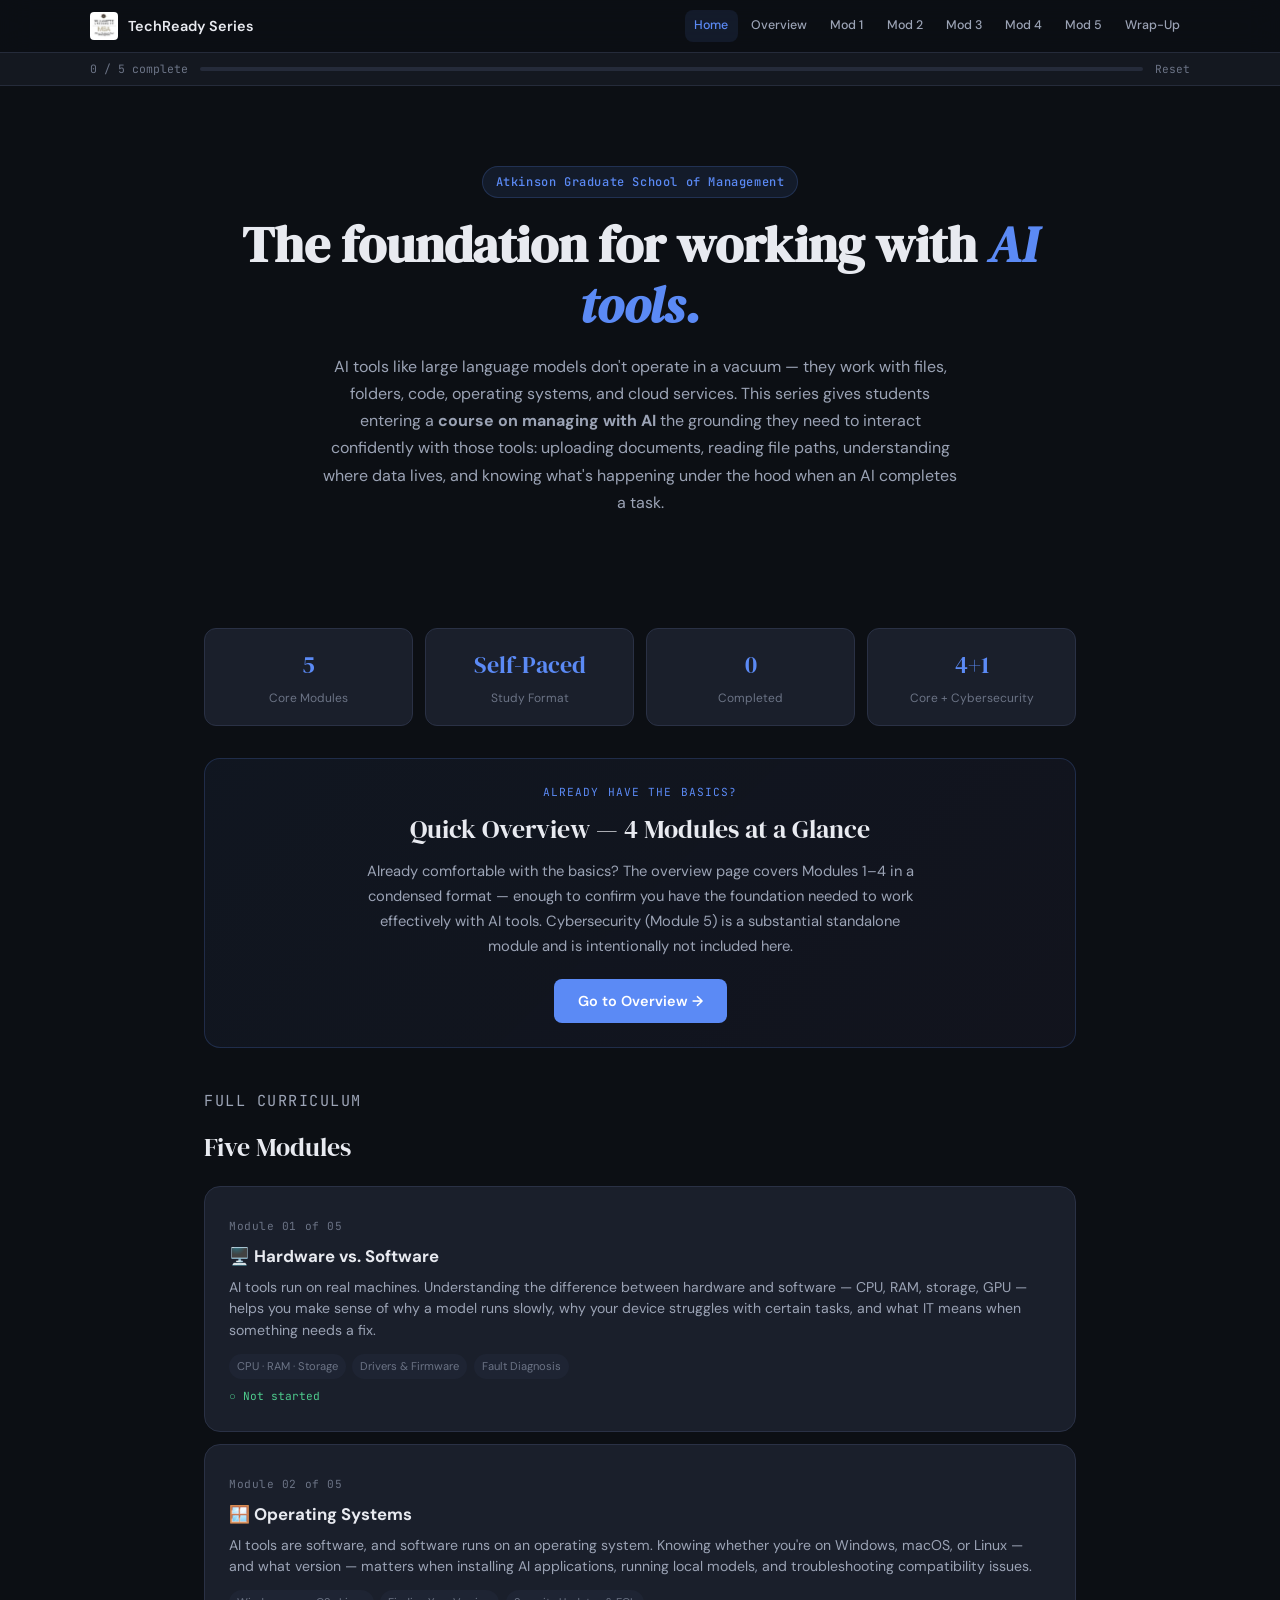
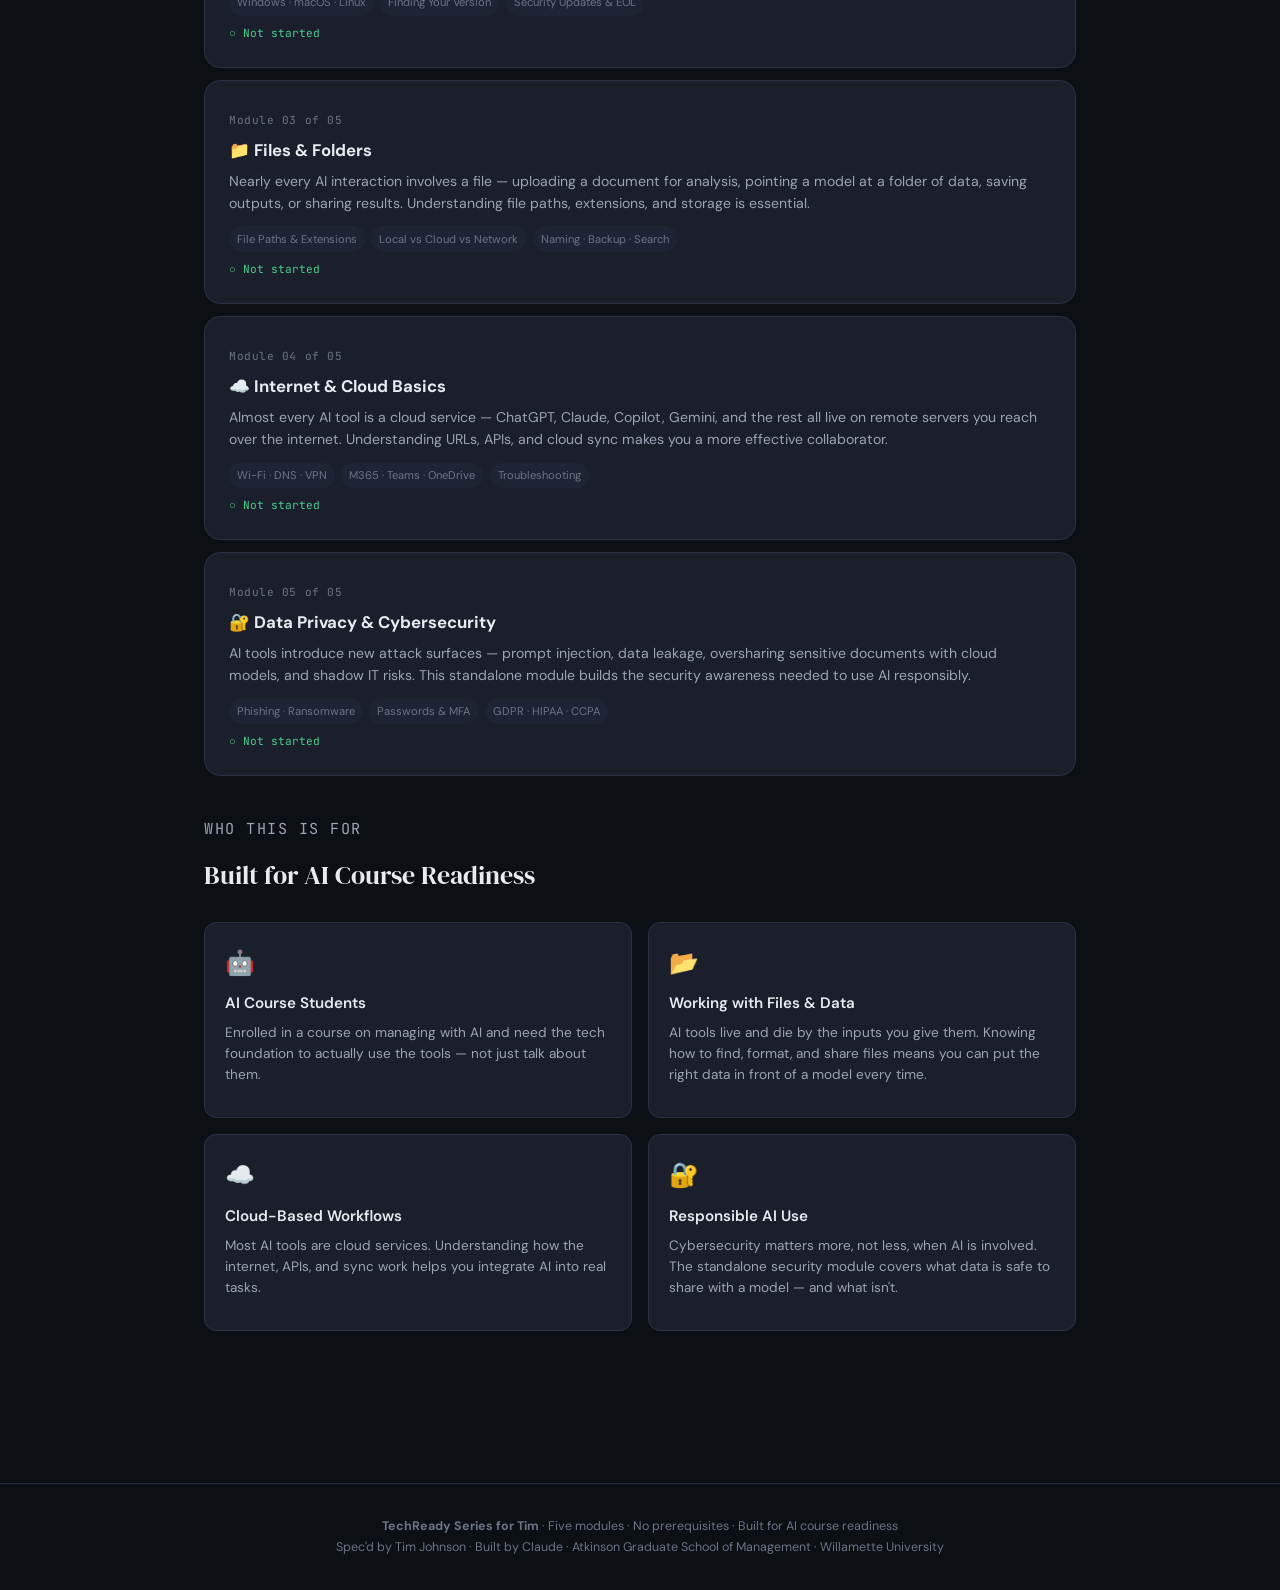
==== index.html @ 2318dc91 "Claude think this best" ====
<!DOCTYPE html>
<html lang="en">
<head>
  <meta charset="UTF-8">
  <meta name="viewport" content="width=device-width, initial-scale=1.0">
  <title>TechReady Series for Tim — Workplace Technology Basics</title>
  <meta name="description" content="The foundation for working with AI tools. Five self-paced modules for AI course readiness.">
  <link rel="stylesheet" href="style.css">
</head>
<body>

<!-- Top Navigation -->
<nav class="top-nav" aria-label="Main navigation">
  <div class="top-nav-inner">
    <a href="index.html" class="nav-brand">
      <img src="./AGSMlogo.jpeg" alt="AGSM Logo">
      <span>TechReady Series</span>
    </a>
    <div class="nav-links">
      <a href="index.html" class="active">Home</a>
      <a href="overview.html">Overview</a>
      <a href="module1-hardware-software.html">Mod 1</a>
      <a href="module2-operating-systems.html">Mod 2</a>
      <a href="module3-files-folders.html">Mod 3</a>
      <a href="module4-internet-cloud.html">Mod 4</a>
      <a href="module5-cybersecurity.html">Mod 5</a>
      <a href="conclusion.html">Wrap-Up</a>
    </div>
  </div>
</nav>

<!-- Progress Strip -->
<div class="progress-strip">
  <div class="progress-strip-inner">
    <span class="progress-text">0 / 5 complete</span>
    <div class="progress-bar-bg"><div class="progress-bar-fill" style="width:0%"></div></div>
    <button onclick="resetProgress()" style="background:none;border:none;color:var(--text-muted);font-size:0.7rem;cursor:pointer;font-family:var(--font-mono);white-space:nowrap;" aria-label="Reset progress">Reset</button>
  </div>
</div>

<div class="page-container">

  <!-- Hero -->
  <section class="hero">
    <div class="module-badge">Atkinson Graduate School of Management</div>
    <h1>The foundation for working with <em>AI tools.</em></h1>
    <p class="hero-subtitle">
      AI tools like large language models don't operate in a vacuum — they work with
      files, folders, code, operating systems, and cloud services. This series gives
      students entering a <strong>course on managing with AI</strong>
      the grounding they need to interact confidently with those tools: uploading documents,
      reading file paths, understanding where data lives, and knowing what's happening
      under the hood when an AI completes a task.
    </p>
  </section>

  <!-- Stats -->
  <div class="stat-grid">
    <div class="stat-card">
      <div class="stat-num">5</div>
      <div class="stat-label">Core Modules</div>
    </div>
    <div class="stat-card">
      <div class="stat-num">Self-Paced</div>
      <div class="stat-label">Study Format</div>
    </div>
    <div class="stat-card">
      <div class="stat-num" id="completed-stat">0</div>
      <div class="stat-label">Completed</div>
    </div>
    <div class="stat-card">
      <div class="stat-num">4+1</div>
      <div class="stat-label">Core + Cybersecurity</div>
    </div>
  </div>

  <!-- Quick Overview CTA -->
  <div class="card" style="text-align:center; border-color: rgba(91,138,245,0.2); background: linear-gradient(135deg, rgba(91,138,245,0.06), rgba(167,139,250,0.04));">
    <p class="section-label">Already have the basics?</p>
    <h2 style="margin-bottom:0.5rem;">Quick Overview — 4 Modules at a Glance</h2>
    <p style="color:var(--text-secondary);font-size:0.92rem;max-width:560px;margin:0 auto 1.25rem;">
      Already comfortable with the basics? The overview page covers Modules 1–4
      in a condensed format — enough to confirm you have the foundation needed
      to work effectively with AI tools. Cybersecurity (Module 5) is a substantial
      standalone module and is intentionally not included here.
    </p>
    <a href="overview.html" style="display:inline-block;background:var(--accent-blue);color:#fff;padding:0.6rem 1.5rem;border-radius:var(--radius-sm);text-decoration:none;font-weight:600;font-size:0.9rem;">Go to Overview →</a>
  </div>

  <!-- Module Cards -->
  <div class="content-section">
    <p class="section-label">Full Curriculum</p>
    <h2>Five Modules</h2>

    <a href="module1-hardware-software.html" class="module-card-link">
      <span class="mod-num">Module 01 of 05</span>
      <div class="mod-title">🖥️ Hardware vs. Software</div>
      <p class="mod-desc">
        AI tools run on real machines. Understanding the difference between hardware
        and software — CPU, RAM, storage, GPU — helps you make sense of why a model
        runs slowly, why your device struggles with certain tasks, and what IT means
        when something needs a fix.
      </p>
      <div class="mod-tags">
        <span class="mod-tag">CPU · RAM · Storage</span>
        <span class="mod-tag">Drivers & Firmware</span>
        <span class="mod-tag">Fault Diagnosis</span>
      </div>
      <div class="mod-status" data-module-status="1">○ Not started</div>
    </a>

    <a href="module2-operating-systems.html" class="module-card-link">
      <span class="mod-num">Module 02 of 05</span>
      <div class="mod-title">🪟 Operating Systems</div>
      <p class="mod-desc">
        AI tools are software, and software runs on an operating system. Knowing
        whether you're on Windows, macOS, or Linux — and what version — matters when
        installing AI applications, running local models, and troubleshooting
        compatibility issues.
      </p>
      <div class="mod-tags">
        <span class="mod-tag">Windows · macOS · Linux</span>
        <span class="mod-tag">Finding Your Version</span>
        <span class="mod-tag">Security Updates & EOL</span>
      </div>
      <div class="mod-status" data-module-status="2">○ Not started</div>
    </a>

    <a href="module3-files-folders.html" class="module-card-link">
      <span class="mod-num">Module 03 of 05</span>
      <div class="mod-title">📁 Files & Folders</div>
      <p class="mod-desc">
        Nearly every AI interaction involves a file — uploading a document for
        analysis, pointing a model at a folder of data, saving outputs, or sharing
        results. Understanding file paths, extensions, and storage is essential.
      </p>
      <div class="mod-tags">
        <span class="mod-tag">File Paths & Extensions</span>
        <span class="mod-tag">Local vs Cloud vs Network</span>
        <span class="mod-tag">Naming · Backup · Search</span>
      </div>
      <div class="mod-status" data-module-status="3">○ Not started</div>
    </a>

    <a href="module4-internet-cloud.html" class="module-card-link">
      <span class="mod-num">Module 04 of 05</span>
      <div class="mod-title">☁️ Internet & Cloud Basics</div>
      <p class="mod-desc">
        Almost every AI tool is a cloud service — ChatGPT, Claude, Copilot, Gemini,
        and the rest all live on remote servers you reach over the internet. Understanding
        URLs, APIs, and cloud sync makes you a more effective collaborator.
      </p>
      <div class="mod-tags">
        <span class="mod-tag">Wi-Fi · DNS · VPN</span>
        <span class="mod-tag">M365 · Teams · OneDrive</span>
        <span class="mod-tag">Troubleshooting</span>
      </div>
      <div class="mod-status" data-module-status="4">○ Not started</div>
    </a>

    <a href="module5-cybersecurity.html" class="module-card-link">
      <span class="mod-num">Module 05 of 05</span>
      <div class="mod-title">🔐 Data Privacy & Cybersecurity</div>
      <p class="mod-desc">
        AI tools introduce new attack surfaces — prompt injection, data leakage,
        oversharing sensitive documents with cloud models, and shadow IT risks.
        This standalone module builds the security awareness needed to use AI responsibly.
      </p>
      <div class="mod-tags">
        <span class="mod-tag">Phishing · Ransomware</span>
        <span class="mod-tag">Passwords & MFA</span>
        <span class="mod-tag">GDPR · HIPAA · CCPA</span>
      </div>
      <div class="mod-status" data-module-status="5">○ Not started</div>
    </a>
  </div>

  <!-- Who This Is For -->
  <div class="content-section">
    <p class="section-label">Who this is for</p>
    <h2>Built for AI Course Readiness</h2>
    <div class="audience-grid">
      <div class="audience-card">
        <div class="aud-icon">🤖</div>
        <h4>AI Course Students</h4>
        <p>Enrolled in a course on managing with AI and need the tech foundation to actually use the tools — not just talk about them.</p>
      </div>
      <div class="audience-card">
        <div class="aud-icon">📂</div>
        <h4>Working with Files & Data</h4>
        <p>AI tools live and die by the inputs you give them. Knowing how to find, format, and share files means you can put the right data in front of a model every time.</p>
      </div>
      <div class="audience-card">
        <div class="aud-icon">☁️</div>
        <h4>Cloud-Based Workflows</h4>
        <p>Most AI tools are cloud services. Understanding how the internet, APIs, and sync work helps you integrate AI into real tasks.</p>
      </div>
      <div class="audience-card">
        <div class="aud-icon">🔐</div>
        <h4>Responsible AI Use</h4>
        <p>Cybersecurity matters more, not less, when AI is involved. The standalone security module covers what data is safe to share with a model — and what isn't.</p>
      </div>
    </div>
  </div>

</div>

<footer class="site-footer">
  <strong>TechReady Series for Tim</strong> · Five modules · No prerequisites · Built for AI course readiness<br>
  Spec'd by Tim Johnson · Built by Claude · Atkinson Graduate School of Management · Willamette University
</footer>

<script src="app.js"></script>
</body>
</html>
---- style.css ----
/* ============================================
   TechReady Series — Shared Styles
   Dark professional theme for tech literacy
   ============================================ */

@import url('https://fonts.googleapis.com/css2?family=DM+Sans:ital,wght@0,400;0,500;0,600;0,700&family=DM+Serif+Display:ital@0;1&family=JetBrains+Mono:wght@400;500&display=swap');

:root {
  --bg-primary: #0c0f14;
  --bg-secondary: #141820;
  --bg-card: #1a1f2b;
  --bg-card-hover: #212737;
  --bg-accent: #1e2433;
  --text-primary: #e8eaf0;
  --text-secondary: #9ba3b5;
  --text-muted: #6b7385;
  --accent-blue: #5b8af5;
  --accent-blue-dim: #3d6ad4;
  --accent-green: #4ecb8d;
  --accent-yellow: #f5c842;
  --accent-red: #ef6b6b;
  --accent-purple: #a78bfa;
  --accent-orange: #f5a442;
  --border-subtle: #252b3a;
  --border-card: #2a3145;
  --radius-sm: 8px;
  --radius-md: 12px;
  --radius-lg: 16px;
  --radius-xl: 20px;
  --shadow-card: 0 2px 12px rgba(0,0,0,0.25);
  --shadow-lg: 0 8px 32px rgba(0,0,0,0.35);
  --font-sans: 'DM Sans', -apple-system, BlinkMacSystemFont, sans-serif;
  --font-display: 'DM Serif Display', Georgia, serif;
  --font-mono: 'JetBrains Mono', 'Fira Code', monospace;
  --max-width: 920px;
  --transition: 0.25s ease;
}

*, *::before, *::after { box-sizing: border-box; margin: 0; padding: 0; }

html { scroll-behavior: smooth; font-size: 16px; }

body {
  font-family: var(--font-sans);
  background: var(--bg-primary);
  color: var(--text-primary);
  line-height: 1.7;
  min-height: 100vh;
  -webkit-font-smoothing: antialiased;
}

/* ---- Top Navigation ---- */
.top-nav {
  position: sticky;
  top: 0;
  z-index: 100;
  background: rgba(12, 15, 20, 0.85);
  backdrop-filter: blur(16px);
  -webkit-backdrop-filter: blur(16px);
  border-bottom: 1px solid var(--border-subtle);
  padding: 0.6rem 1.5rem;
}
.top-nav-inner {
  max-width: 1100px;
  margin: 0 auto;
  display: flex;
  align-items: center;
  justify-content: space-between;
  gap: 1rem;
}
.nav-brand {
  display: flex;
  align-items: center;
  gap: 0.6rem;
  text-decoration: none;
  color: var(--text-primary);
  font-weight: 600;
  font-size: 0.9rem;
  white-space: nowrap;
}
.nav-brand img {
  height: 28px;
  border-radius: 4px;
}
.nav-links {
  display: flex;
  align-items: center;
  gap: 0.25rem;
  flex-wrap: wrap;
  justify-content: flex-end;
}
.nav-links a {
  text-decoration: none;
  color: var(--text-secondary);
  font-size: 0.78rem;
  font-weight: 500;
  padding: 0.35rem 0.6rem;
  border-radius: var(--radius-sm);
  transition: var(--transition);
  white-space: nowrap;
}
.nav-links a:hover, .nav-links a.active {
  color: var(--text-primary);
  background: var(--bg-card);
}
.nav-links a.active {
  color: var(--accent-blue);
  background: rgba(91,138,245,0.1);
}

/* ---- Page Container ---- */
.page-container {
  max-width: var(--max-width);
  margin: 0 auto;
  padding: 2rem 1.5rem 4rem;
}

/* ---- Module Header ---- */
.module-badge {
  display: inline-block;
  font-family: var(--font-mono);
  font-size: 0.75rem;
  font-weight: 500;
  color: var(--accent-blue);
  background: rgba(91,138,245,0.1);
  border: 1px solid rgba(91,138,245,0.2);
  padding: 0.3rem 0.8rem;
  border-radius: 100px;
  letter-spacing: 0.05em;
  margin-bottom: 1rem;
}
.module-header h1 {
  font-family: var(--font-display);
  font-size: clamp(2rem, 5vw, 3rem);
  font-weight: 400;
  line-height: 1.2;
  margin-bottom: 0.75rem;
}
.module-header h1 em {
  color: var(--accent-blue);
  font-style: italic;
}
.module-header .subtitle {
  color: var(--text-secondary);
  font-size: 1.05rem;
  line-height: 1.6;
  max-width: 680px;
}

/* ---- Section Headings ---- */
.section-label {
  font-family: var(--font-mono);
  font-size: 0.7rem;
  text-transform: uppercase;
  letter-spacing: 0.1em;
  color: var(--accent-blue);
  margin-bottom: 0.4rem;
}
h2 {
  font-family: var(--font-display);
  font-size: 1.6rem;
  font-weight: 400;
  margin-bottom: 1rem;
}
h3 {
  font-size: 1.1rem;
  font-weight: 600;
  margin-bottom: 0.5rem;
}

/* ---- Cards ---- */
.card {
  background: var(--bg-card);
  border: 1px solid var(--border-card);
  border-radius: var(--radius-lg);
  padding: 1.5rem;
  margin-bottom: 1.25rem;
  transition: var(--transition);
}
.card:hover {
  border-color: rgba(91,138,245,0.25);
  background: var(--bg-card-hover);
}

/* ---- AI Callout ---- */
.ai-callout {
  background: linear-gradient(135deg, rgba(91,138,245,0.08), rgba(167,139,250,0.08));
  border: 1px solid rgba(91,138,245,0.2);
  border-left: 3px solid var(--accent-blue);
  border-radius: var(--radius-md);
  padding: 1.25rem 1.5rem;
  margin: 2rem 0;
}
.ai-callout-title {
  display: flex;
  align-items: center;
  gap: 0.5rem;
  font-weight: 600;
  font-size: 0.9rem;
  color: var(--accent-blue);
  margin-bottom: 0.5rem;
}
.ai-callout p {
  color: var(--text-secondary);
  font-size: 0.92rem;
  line-height: 1.65;
}

/* ---- Try It Yourself ---- */
.try-it {
  background: linear-gradient(135deg, rgba(78,203,141,0.06), rgba(78,203,141,0.02));
  border: 1px solid rgba(78,203,141,0.2);
  border-left: 3px solid var(--accent-green);
  border-radius: var(--radius-md);
  padding: 1.25rem 1.5rem;
  margin: 2rem 0;
}
.try-it-title {
  display: flex;
  align-items: center;
  gap: 0.5rem;
  font-weight: 600;
  font-size: 0.9rem;
  color: var(--accent-green);
  margin-bottom: 0.5rem;
}
.try-it p, .try-it ol, .try-it ul {
  color: var(--text-secondary);
  font-size: 0.92rem;
  line-height: 1.65;
}
.try-it ol, .try-it ul {
  padding-left: 1.25rem;
  margin-top: 0.5rem;
}
.try-it li {
  margin-bottom: 0.3rem;
}

/* ---- Quiz Section ---- */
.quiz-section {
  background: var(--bg-secondary);
  border: 1px solid var(--border-card);
  border-radius: var(--radius-xl);
  padding: 2rem;
  margin: 3rem 0 2rem;
}
.quiz-section h2 {
  text-align: center;
  margin-bottom: 0.3rem;
}
.quiz-intro {
  text-align: center;
  color: var(--text-secondary);
  font-size: 0.92rem;
  margin-bottom: 1.5rem;
}
.quiz-question {
  background: var(--bg-card);
  border: 1px solid var(--border-card);
  border-radius: var(--radius-md);
  padding: 1.25rem;
  margin-bottom: 1rem;
}
.quiz-question p.q-text {
  font-weight: 600;
  font-size: 0.95rem;
  margin-bottom: 0.75rem;
}
.quiz-options {
  display: flex;
  flex-direction: column;
  gap: 0.4rem;
}
.quiz-option {
  display: flex;
  align-items: center;
  gap: 0.6rem;
  padding: 0.6rem 0.8rem;
  border-radius: var(--radius-sm);
  cursor: pointer;
  border: 1px solid var(--border-subtle);
  transition: var(--transition);
  font-size: 0.9rem;
  color: var(--text-secondary);
  background: transparent;
  text-align: left;
  width: 100%;
}
.quiz-option:hover {
  border-color: var(--accent-blue);
  color: var(--text-primary);
  background: rgba(91,138,245,0.05);
}
.quiz-option.correct {
  border-color: var(--accent-green);
  background: rgba(78,203,141,0.1);
  color: var(--accent-green);
}
.quiz-option.incorrect {
  border-color: var(--accent-red);
  background: rgba(239,107,107,0.1);
  color: var(--accent-red);
}
.quiz-option .marker {
  width: 22px;
  height: 22px;
  border-radius: 50%;
  border: 2px solid var(--border-subtle);
  display: flex;
  align-items: center;
  justify-content: center;
  font-size: 0.75rem;
  font-weight: 700;
  flex-shrink: 0;
  transition: var(--transition);
}
.quiz-option.correct .marker {
  border-color: var(--accent-green);
  background: var(--accent-green);
  color: var(--bg-primary);
}
.quiz-option.incorrect .marker {
  border-color: var(--accent-red);
  background: var(--accent-red);
  color: var(--bg-primary);
}
.quiz-feedback {
  font-size: 0.85rem;
  padding: 0.6rem 0.8rem;
  border-radius: var(--radius-sm);
  margin-top: 0.5rem;
  display: none;
  line-height: 1.5;
}
.quiz-feedback.show { display: block; }
.quiz-feedback.correct-fb {
  background: rgba(78,203,141,0.08);
  color: var(--accent-green);
  border: 1px solid rgba(78,203,141,0.15);
}
.quiz-feedback.incorrect-fb {
  background: rgba(239,107,107,0.08);
  color: var(--accent-red);
  border: 1px solid rgba(239,107,107,0.15);
}
.quiz-score {
  text-align: center;
  margin-top: 1.5rem;
  padding: 1rem;
  background: var(--bg-card);
  border-radius: var(--radius-md);
  display: none;
}
.quiz-score.show { display: block; }
.quiz-score .score-num {
  font-family: var(--font-display);
  font-size: 2rem;
  color: var(--accent-blue);
}
.quiz-score p {
  color: var(--text-secondary);
  font-size: 0.9rem;
  margin-top: 0.25rem;
}

/* ---- Module Nav (bottom prev/next) ---- */
.module-nav {
  display: grid;
  grid-template-columns: 1fr 1fr;
  gap: 1rem;
  margin-top: 3rem;
  padding-top: 2rem;
  border-top: 1px solid var(--border-subtle);
}
.module-nav a {
  display: block;
  text-decoration: none;
  padding: 1rem 1.25rem;
  background: var(--bg-card);
  border: 1px solid var(--border-card);
  border-radius: var(--radius-md);
  transition: var(--transition);
}
.module-nav a:hover {
  border-color: var(--accent-blue);
  background: var(--bg-card-hover);
}
.module-nav a .nav-dir {
  font-size: 0.72rem;
  font-family: var(--font-mono);
  text-transform: uppercase;
  letter-spacing: 0.08em;
  color: var(--text-muted);
  margin-bottom: 0.25rem;
}
.module-nav a .nav-title {
  font-weight: 600;
  font-size: 0.9rem;
  color: var(--text-primary);
}
.module-nav a.next { text-align: right; }
.module-nav a.prev { grid-column: 1; }
.module-nav a.next { grid-column: 2; }
.module-nav a:only-child.next { grid-column: 2; }

/* ---- Progress Bar ---- */
.progress-strip {
  background: var(--bg-secondary);
  border-bottom: 1px solid var(--border-subtle);
  padding: 0.4rem 1.5rem;
}
.progress-strip-inner {
  max-width: 1100px;
  margin: 0 auto;
  display: flex;
  align-items: center;
  gap: 0.75rem;
}
.progress-bar-bg {
  flex: 1;
  height: 4px;
  background: var(--border-subtle);
  border-radius: 2px;
  overflow: hidden;
}
.progress-bar-fill {
  height: 100%;
  background: var(--accent-blue);
  border-radius: 2px;
  transition: width 0.4s ease;
}
.progress-text {
  font-size: 0.72rem;
  font-family: var(--font-mono);
  color: var(--text-muted);
  white-space: nowrap;
}

/* ---- Content Sections ---- */
.content-section {
  margin: 2.5rem 0;
}
.content-section p {
  color: var(--text-secondary);
  font-size: 0.95rem;
  margin-bottom: 0.75rem;
  line-height: 1.7;
}
.content-section strong {
  color: var(--text-primary);
  font-weight: 600;
}

/* ---- Analogy Box ---- */
.analogy-box {
  background: var(--bg-accent);
  border: 1px solid var(--border-card);
  border-radius: var(--radius-md);
  padding: 1.25rem 1.5rem;
  margin: 1.5rem 0;
}
.analogy-label {
  font-family: var(--font-mono);
  font-size: 0.7rem;
  text-transform: uppercase;
  letter-spacing: 0.1em;
  color: var(--accent-yellow);
  margin-bottom: 0.4rem;
}
.analogy-box p {
  color: var(--text-secondary);
  font-size: 0.92rem;
}

/* ---- Two Column Grid ---- */
.two-col {
  display: grid;
  grid-template-columns: 1fr 1fr;
  gap: 1rem;
  margin: 1.5rem 0;
}
@media (max-width: 640px) {
  .two-col { grid-template-columns: 1fr; }
}

/* ---- Comparison Table ---- */
.comp-table {
  width: 100%;
  border-collapse: collapse;
  margin: 1.5rem 0;
  font-size: 0.88rem;
}
.comp-table th, .comp-table td {
  padding: 0.6rem 0.8rem;
  border-bottom: 1px solid var(--border-subtle);
  text-align: left;
}
.comp-table th {
  color: var(--text-muted);
  font-weight: 600;
  font-size: 0.78rem;
  text-transform: uppercase;
  letter-spacing: 0.05em;
}
.comp-table td {
  color: var(--text-secondary);
}
.comp-table tr:hover td {
  background: rgba(91,138,245,0.03);
}

/* ---- Tabs ---- */
.tabs {
  display: flex;
  gap: 0.25rem;
  margin-bottom: 1rem;
  flex-wrap: wrap;
}
.tab-btn {
  background: transparent;
  border: 1px solid var(--border-subtle);
  color: var(--text-secondary);
  padding: 0.45rem 0.85rem;
  border-radius: var(--radius-sm);
  font-family: var(--font-sans);
  font-size: 0.82rem;
  font-weight: 500;
  cursor: pointer;
  transition: var(--transition);
}
.tab-btn:hover { border-color: var(--accent-blue); color: var(--text-primary); }
.tab-btn.active {
  background: rgba(91,138,245,0.1);
  border-color: var(--accent-blue);
  color: var(--accent-blue);
}
.tab-panel { display: none; }
.tab-panel.active { display: block; }

/* ---- Clickable Grid Items ---- */
.icon-grid {
  display: grid;
  grid-template-columns: repeat(auto-fill, minmax(130px, 1fr));
  gap: 0.75rem;
  margin: 1.5rem 0;
}
.icon-item {
  background: var(--bg-card);
  border: 1px solid var(--border-card);
  border-radius: var(--radius-md);
  padding: 1rem 0.8rem;
  text-align: center;
  cursor: pointer;
  transition: var(--transition);
}
.icon-item:hover {
  border-color: var(--accent-blue);
  transform: translateY(-2px);
}
.icon-item .icon-emoji {
  font-size: 1.6rem;
  margin-bottom: 0.4rem;
}
.icon-item .icon-label {
  font-size: 0.78rem;
  font-weight: 600;
  color: var(--text-primary);
}
.icon-item .icon-sub {
  font-size: 0.7rem;
  color: var(--text-muted);
  margin-top: 0.15rem;
}

/* ---- Scenario Cards ---- */
.scenario-card {
  background: var(--bg-card);
  border: 1px solid var(--border-card);
  border-radius: var(--radius-md);
  padding: 1.25rem;
  margin-bottom: 1rem;
}
.scenario-card .scenario-header {
  font-weight: 600;
  font-size: 0.9rem;
  color: var(--text-primary);
  margin-bottom: 0.5rem;
}
.scenario-card p {
  color: var(--text-secondary);
  font-size: 0.9rem;
  line-height: 1.6;
}
.scenario-card .answer {
  margin-top: 0.75rem;
  padding-top: 0.75rem;
  border-top: 1px solid var(--border-subtle);
}

/* ---- Checklist ---- */
.checklist-item {
  display: flex;
  align-items: flex-start;
  gap: 0.75rem;
  padding: 0.75rem 0;
  border-bottom: 1px solid var(--border-subtle);
  cursor: pointer;
}
.checklist-item:last-child { border-bottom: none; }
.checklist-box {
  width: 20px;
  height: 20px;
  border: 2px solid var(--border-card);
  border-radius: 4px;
  flex-shrink: 0;
  margin-top: 2px;
  display: flex;
  align-items: center;
  justify-content: center;
  transition: var(--transition);
}
.checklist-item.checked .checklist-box {
  background: var(--accent-green);
  border-color: var(--accent-green);
}
.checklist-item.checked .checklist-box::after {
  content: '✓';
  color: var(--bg-primary);
  font-size: 0.7rem;
  font-weight: 700;
}
.checklist-item p {
  color: var(--text-secondary);
  font-size: 0.9rem;
}

/* ---- Home Page Specifics ---- */
.hero {
  text-align: center;
  padding: 3rem 0;
}
.hero h1 {
  font-family: var(--font-display);
  font-size: clamp(2.2rem, 5vw, 3.2rem);
  line-height: 1.2;
  margin-bottom: 1rem;
}
.hero h1 em {
  color: var(--accent-blue);
  font-style: italic;
}
.hero .hero-subtitle {
  color: var(--text-secondary);
  font-size: 1rem;
  max-width: 640px;
  margin: 0 auto 2rem;
  line-height: 1.7;
}

.stat-grid {
  display: grid;
  grid-template-columns: repeat(4, 1fr);
  gap: 0.75rem;
  margin: 2rem 0;
}
@media (max-width: 600px) {
  .stat-grid { grid-template-columns: repeat(2, 1fr); }
}
.stat-card {
  background: var(--bg-card);
  border: 1px solid var(--border-card);
  border-radius: var(--radius-md);
  padding: 1rem;
  text-align: center;
}
.stat-card .stat-num {
  font-family: var(--font-display);
  font-size: 1.5rem;
  color: var(--accent-blue);
}
.stat-card .stat-label {
  font-size: 0.75rem;
  color: var(--text-muted);
  margin-top: 0.15rem;
}

.module-card-link {
  display: block;
  text-decoration: none;
  background: var(--bg-card);
  border: 1px solid var(--border-card);
  border-radius: var(--radius-lg);
  padding: 1.5rem;
  margin-bottom: 0.75rem;
  transition: var(--transition);
}
.module-card-link:hover {
  border-color: var(--accent-blue);
  background: var(--bg-card-hover);
  transform: translateX(4px);
}
.module-card-link .mod-num {
  font-family: var(--font-mono);
  font-size: 0.7rem;
  color: var(--text-muted);
  letter-spacing: 0.05em;
}
.module-card-link .mod-title {
  font-weight: 700;
  font-size: 1.05rem;
  color: var(--text-primary);
  margin: 0.25rem 0 0.4rem;
}
.module-card-link .mod-desc {
  color: var(--text-secondary);
  font-size: 0.88rem;
  line-height: 1.55;
}
.module-card-link .mod-tags {
  display: flex;
  gap: 0.4rem;
  margin-top: 0.6rem;
  flex-wrap: wrap;
}
.module-card-link .mod-tag {
  font-size: 0.7rem;
  padding: 0.2rem 0.5rem;
  background: var(--bg-accent);
  border-radius: 100px;
  color: var(--text-muted);
}
.module-card-link .mod-status {
  font-family: var(--font-mono);
  font-size: 0.7rem;
  color: var(--accent-green);
  margin-top: 0.5rem;
}

/* ---- Who This Is For ---- */
.audience-grid {
  display: grid;
  grid-template-columns: 1fr 1fr;
  gap: 1rem;
  margin: 1.5rem 0;
}
@media (max-width: 600px) {
  .audience-grid { grid-template-columns: 1fr; }
}
.audience-card {
  background: var(--bg-card);
  border: 1px solid var(--border-card);
  border-radius: var(--radius-md);
  padding: 1.25rem;
}
.audience-card .aud-icon {
  font-size: 1.5rem;
  margin-bottom: 0.5rem;
}
.audience-card h4 {
  font-size: 0.95rem;
  font-weight: 600;
  margin-bottom: 0.3rem;
}
.audience-card p {
  font-size: 0.85rem;
  color: var(--text-secondary);
  line-height: 1.55;
}

/* ---- Footer ---- */
.site-footer {
  text-align: center;
  padding: 2rem 1.5rem;
  color: var(--text-muted);
  font-size: 0.78rem;
  border-top: 1px solid var(--border-subtle);
  margin-top: 3rem;
}

/* ---- Password Tester ---- */
.pw-input {
  width: 100%;
  padding: 0.7rem 1rem;
  background: var(--bg-primary);
  border: 1px solid var(--border-card);
  border-radius: var(--radius-sm);
  color: var(--text-primary);
  font-family: var(--font-mono);
  font-size: 0.9rem;
  outline: none;
  transition: var(--transition);
}
.pw-input:focus { border-color: var(--accent-blue); }
.pw-strength-bar {
  height: 4px;
  border-radius: 2px;
  margin-top: 0.5rem;
  background: var(--border-subtle);
  overflow: hidden;
}
.pw-strength-fill {
  height: 100%;
  border-radius: 2px;
  transition: width 0.3s ease, background 0.3s ease;
}

/* ---- Phishing Example Visual ---- */
.phishing-comparison {
  display: grid;
  grid-template-columns: 1fr 1fr;
  gap: 1rem;
  margin: 1.5rem 0;
}
@media (max-width: 640px) {
  .phishing-comparison { grid-template-columns: 1fr; }
}
.fake-email {
  background: #1e2233;
  border-radius: var(--radius-md);
  overflow: hidden;
  border: 1px solid var(--border-card);
}
.fake-email-header {
  padding: 0.6rem 0.8rem;
  border-bottom: 1px solid var(--border-subtle);
  font-size: 0.78rem;
}
.fake-email-header .from-line { color: var(--text-secondary); margin-bottom: 0.2rem; }
.fake-email-header .subject-line { color: var(--text-primary); font-weight: 600; }
.fake-email-body {
  padding: 0.8rem;
  font-size: 0.82rem;
  color: var(--text-secondary);
  line-height: 1.55;
}
.fake-email-label {
  font-size: 0.72rem;
  font-weight: 700;
  text-transform: uppercase;
  letter-spacing: 0.08em;
  padding: 0.3rem 0.8rem;
}
.fake-email-label.legit { background: rgba(78,203,141,0.15); color: var(--accent-green); }
.fake-email-label.phish { background: rgba(239,107,107,0.15); color: var(--accent-red); }
.red-flag {
  color: var(--accent-red);
  font-weight: 600;
}

/* ---- Utility ---- */
.mt-1 { margin-top: 0.5rem; }
.mt-2 { margin-top: 1rem; }
.mt-3 { margin-top: 1.5rem; }
.mt-4 { margin-top: 2rem; }
.mb-1 { margin-bottom: 0.5rem; }
.mb-2 { margin-bottom: 1rem; }
.text-center { text-align: center; }
.text-muted { color: var(--text-muted); }
.text-sm { font-size: 0.85rem; }

/* ---- Print-friendly ---- */
@media print {
  .top-nav, .progress-strip, .module-nav, .quiz-section { display: none; }
  body { background: #fff; color: #111; }
  .card, .ai-callout, .try-it { border: 1px solid #ccc; }
}

/* ---- Responsive ---- */
@media (max-width: 768px) {
  .page-container { padding: 1.25rem 1rem 3rem; }
  .module-nav { grid-template-columns: 1fr; }
  .module-nav a.next { grid-column: 1; }
  .nav-links { display: none; }
}
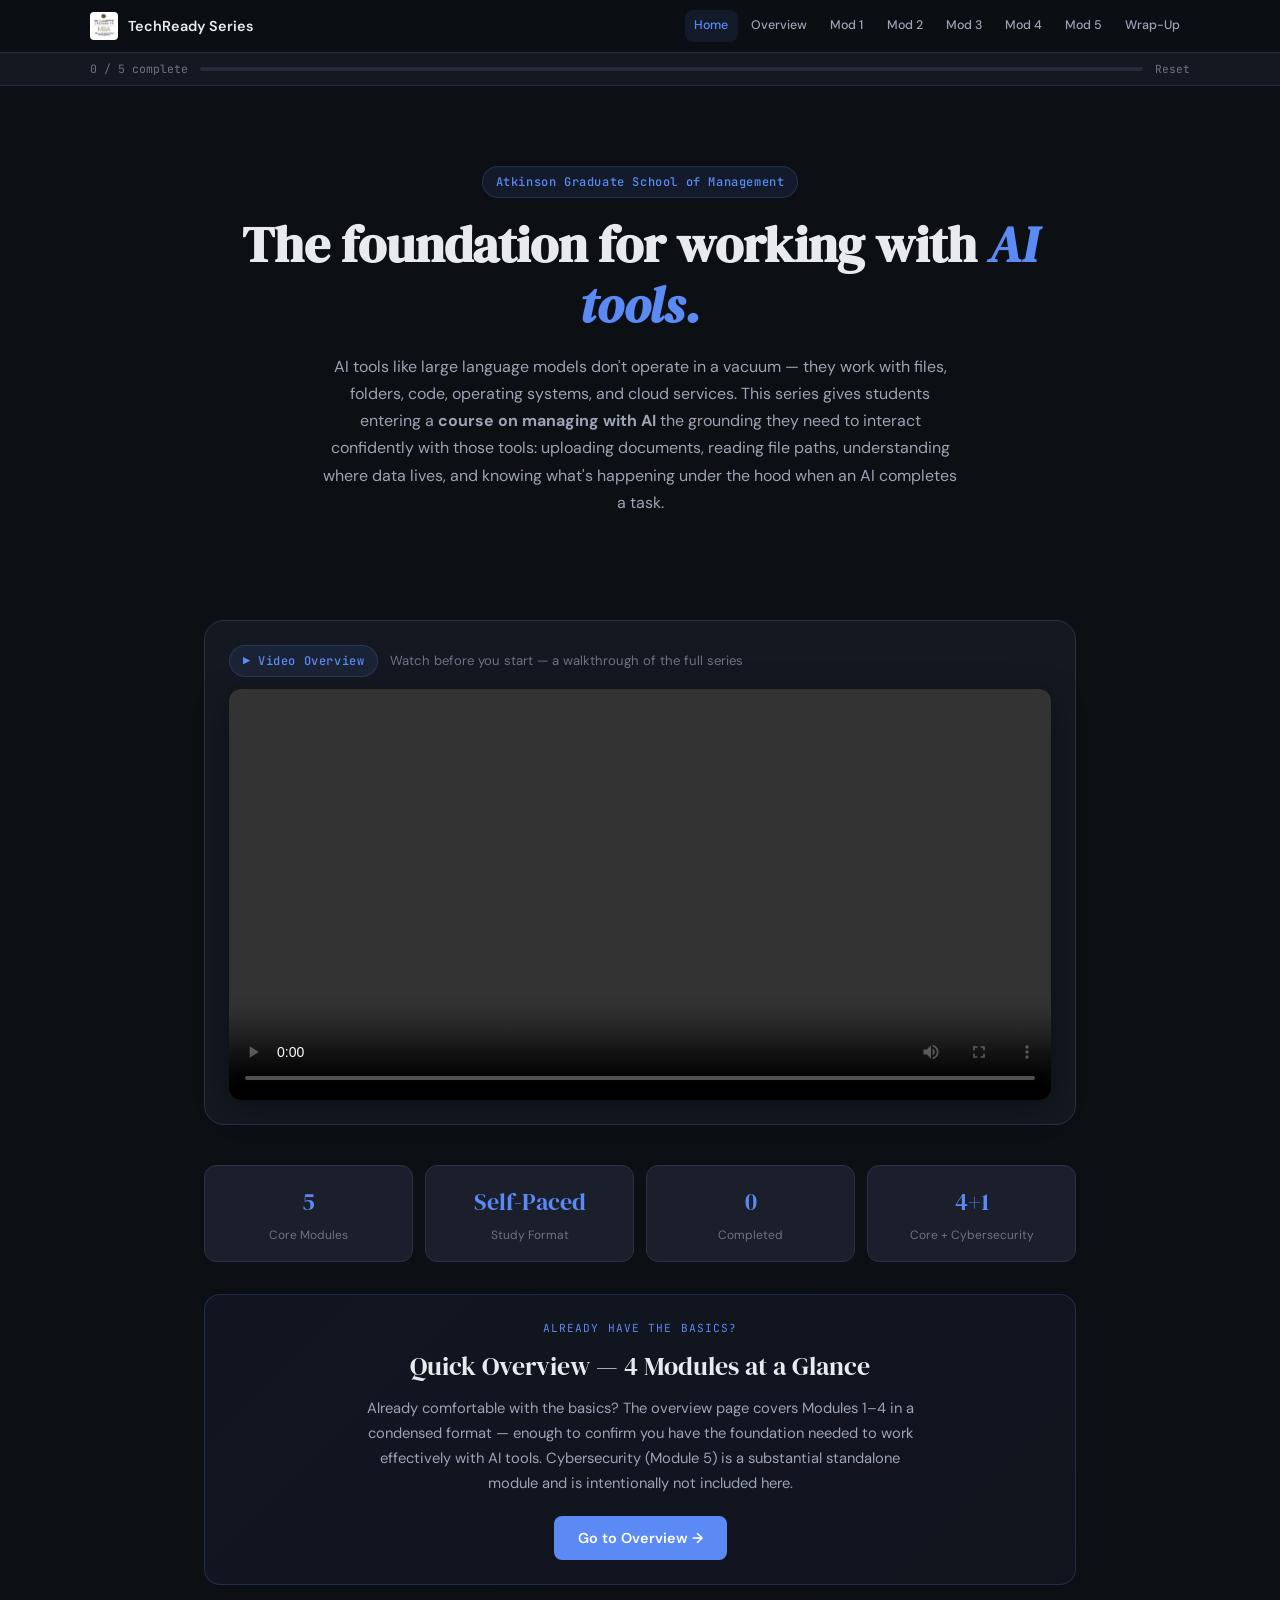
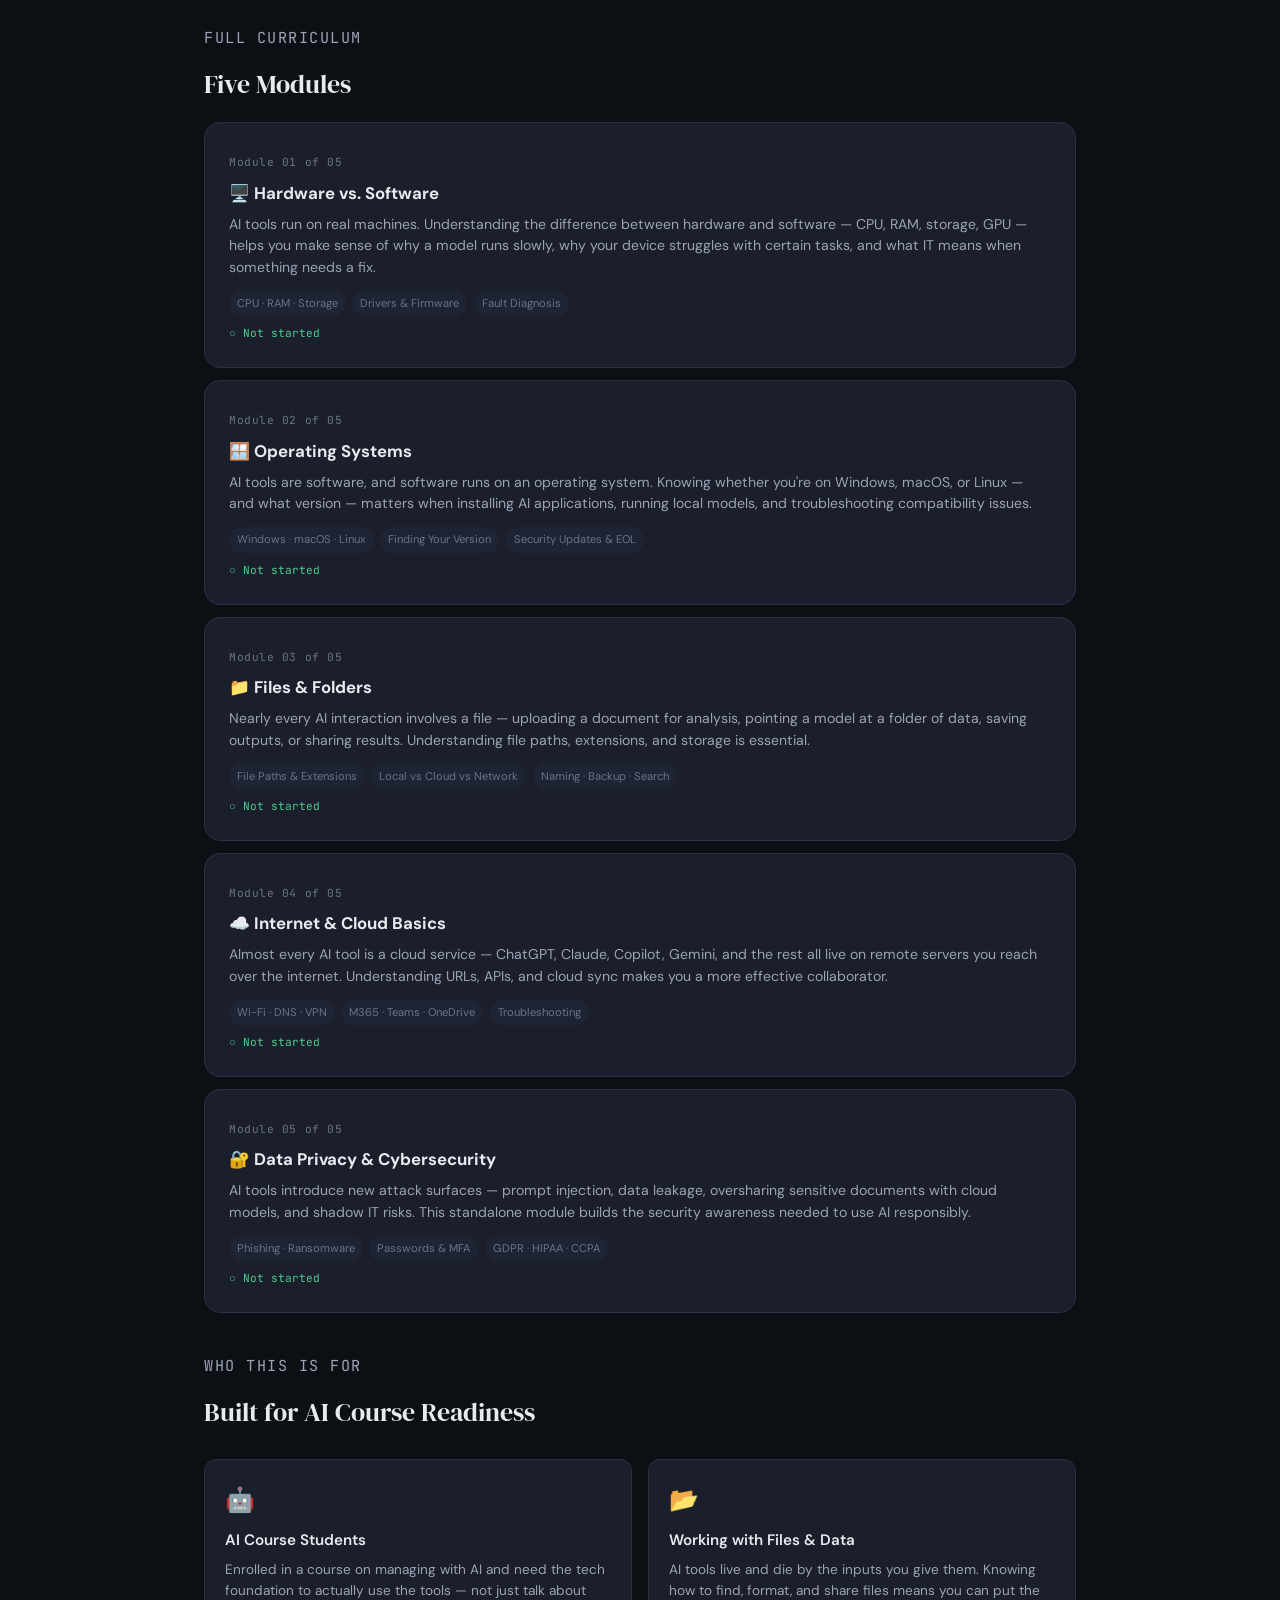
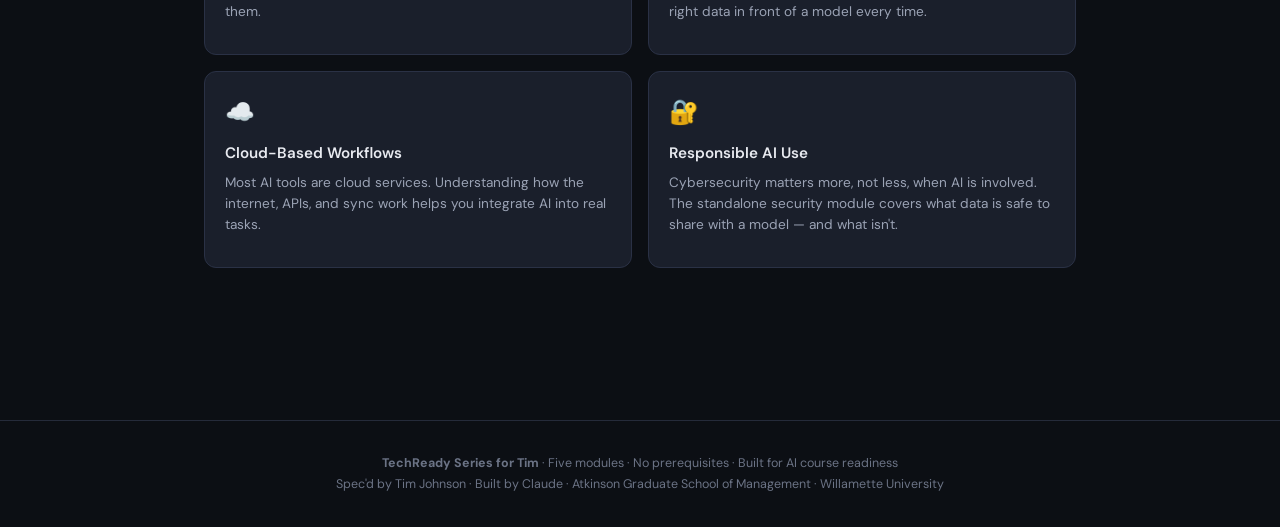
==== commit e3ab1268: "Claude's edits" ====
--- a/index.html
+++ b/index.html
@@ -54,6 +54,20 @@
     </p>
   </section>
 
+  <!-- Video Overview -->
+  <div class="content-section" style="margin-top:0;">
+    <div class="video-container">
+      <div class="video-label">
+        <span class="module-badge" style="margin-bottom:0;">▶ Video Overview</span>
+        <span style="color:var(--text-muted);font-size:0.82rem;margin-left:0.5rem;">Watch before you start — a walkthrough of the full series</span>
+      </div>
+      <video controls preload="metadata" poster="" style="width:100%;border-radius:var(--radius-md);margin-top:0.75rem;background:#000;">
+        <source src="./NLM-Video.mp4" type="video/mp4">
+        Your browser does not support the video tag. <a href="./NLM-Video.mp4">Download the video</a>.
+      </video>
+    </div>
+  </div>
+
   <!-- Stats -->
   <div class="stat-grid">
     <div class="stat-card">
--- a/style.css
+++ b/style.css
@@ -848,6 +848,113 @@
   font-weight: 600;
 }
 
+/* ---- Video Container ---- */
+.video-container {
+  background: var(--bg-secondary);
+  border: 1px solid var(--border-card);
+  border-radius: var(--radius-xl);
+  padding: 1.5rem;
+  margin: 1.5rem 0 2rem;
+}
+.video-label {
+  display: flex;
+  align-items: center;
+  flex-wrap: wrap;
+  gap: 0.25rem;
+}
+.video-container video {
+  display: block;
+  box-shadow: var(--shadow-lg);
+}
+
+/* ---- Claude Advice Section ---- */
+.claude-advice {
+  background: linear-gradient(135deg, rgba(91,138,245,0.06) 0%, rgba(167,139,250,0.06) 50%, rgba(78,203,141,0.04) 100%);
+  border: 1px solid rgba(91,138,245,0.2);
+  border-radius: var(--radius-xl);
+  padding: 2rem;
+  margin: 2.5rem 0;
+  position: relative;
+}
+.claude-advice::before {
+  content: '';
+  position: absolute;
+  top: 0; left: 0; right: 0;
+  height: 3px;
+  background: linear-gradient(90deg, var(--accent-blue), var(--accent-purple), var(--accent-green));
+  border-radius: var(--radius-xl) var(--radius-xl) 0 0;
+}
+.claude-advice-header {
+  display: flex;
+  align-items: center;
+  gap: 0.6rem;
+  margin-bottom: 1.25rem;
+}
+.claude-avatar {
+  width: 36px;
+  height: 36px;
+  border-radius: 50%;
+  background: linear-gradient(135deg, var(--accent-blue), var(--accent-purple));
+  display: flex;
+  align-items: center;
+  justify-content: center;
+  font-size: 1rem;
+  flex-shrink: 0;
+}
+.claude-advice-header .claude-name {
+  font-weight: 700;
+  font-size: 0.95rem;
+}
+.claude-advice-header .claude-role {
+  font-size: 0.78rem;
+  color: var(--text-muted);
+}
+.claude-tip {
+  background: var(--bg-card);
+  border: 1px solid var(--border-card);
+  border-radius: var(--radius-md);
+  padding: 1.15rem;
+  margin-bottom: 0.75rem;
+}
+.claude-tip:last-child { margin-bottom: 0; }
+.claude-tip-num {
+  font-family: var(--font-mono);
+  font-size: 0.7rem;
+  color: var(--accent-blue);
+  margin-bottom: 0.3rem;
+  letter-spacing: 0.05em;
+}
+.claude-tip h3 {
+  font-size: 1rem;
+  margin-bottom: 0.4rem;
+}
+.claude-tip p {
+  font-size: 0.9rem;
+  color: var(--text-secondary);
+  line-height: 1.65;
+}
+.claude-tip .example-block {
+  margin-top: 0.6rem;
+  background: var(--bg-primary);
+  border: 1px solid var(--border-subtle);
+  border-radius: var(--radius-sm);
+  padding: 0.7rem 0.9rem;
+  font-size: 0.82rem;
+  font-family: var(--font-mono);
+  line-height: 1.6;
+  color: var(--text-secondary);
+}
+.claude-tip .example-block .label-bad {
+  color: var(--accent-red);
+  font-weight: 600;
+  font-family: var(--font-sans);
+}
+.claude-tip .example-block .label-good {
+  color: var(--accent-green);
+  font-weight: 600;
+  font-family: var(--font-sans);
+}
+
 /* ---- Utility ---- */
 .mt-1 { margin-top: 0.5rem; }
 .mt-2 { margin-top: 1rem; }
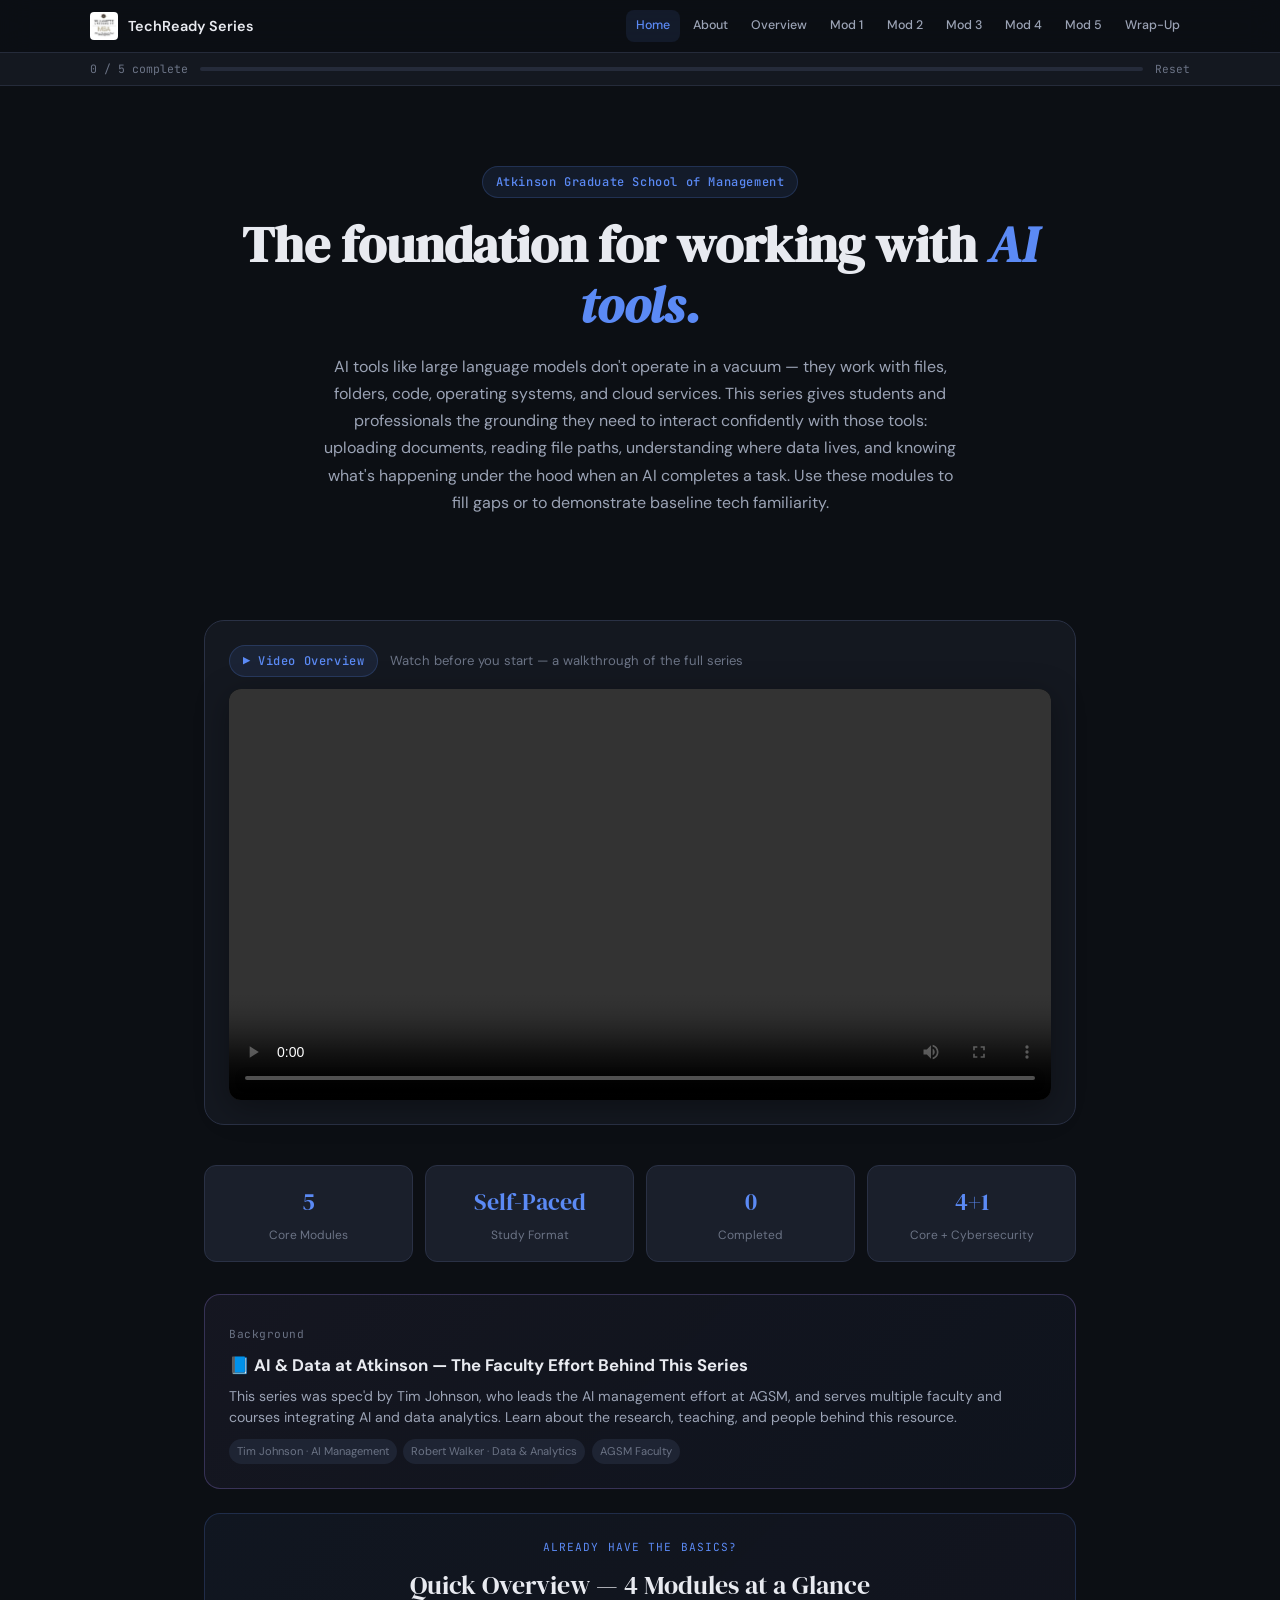
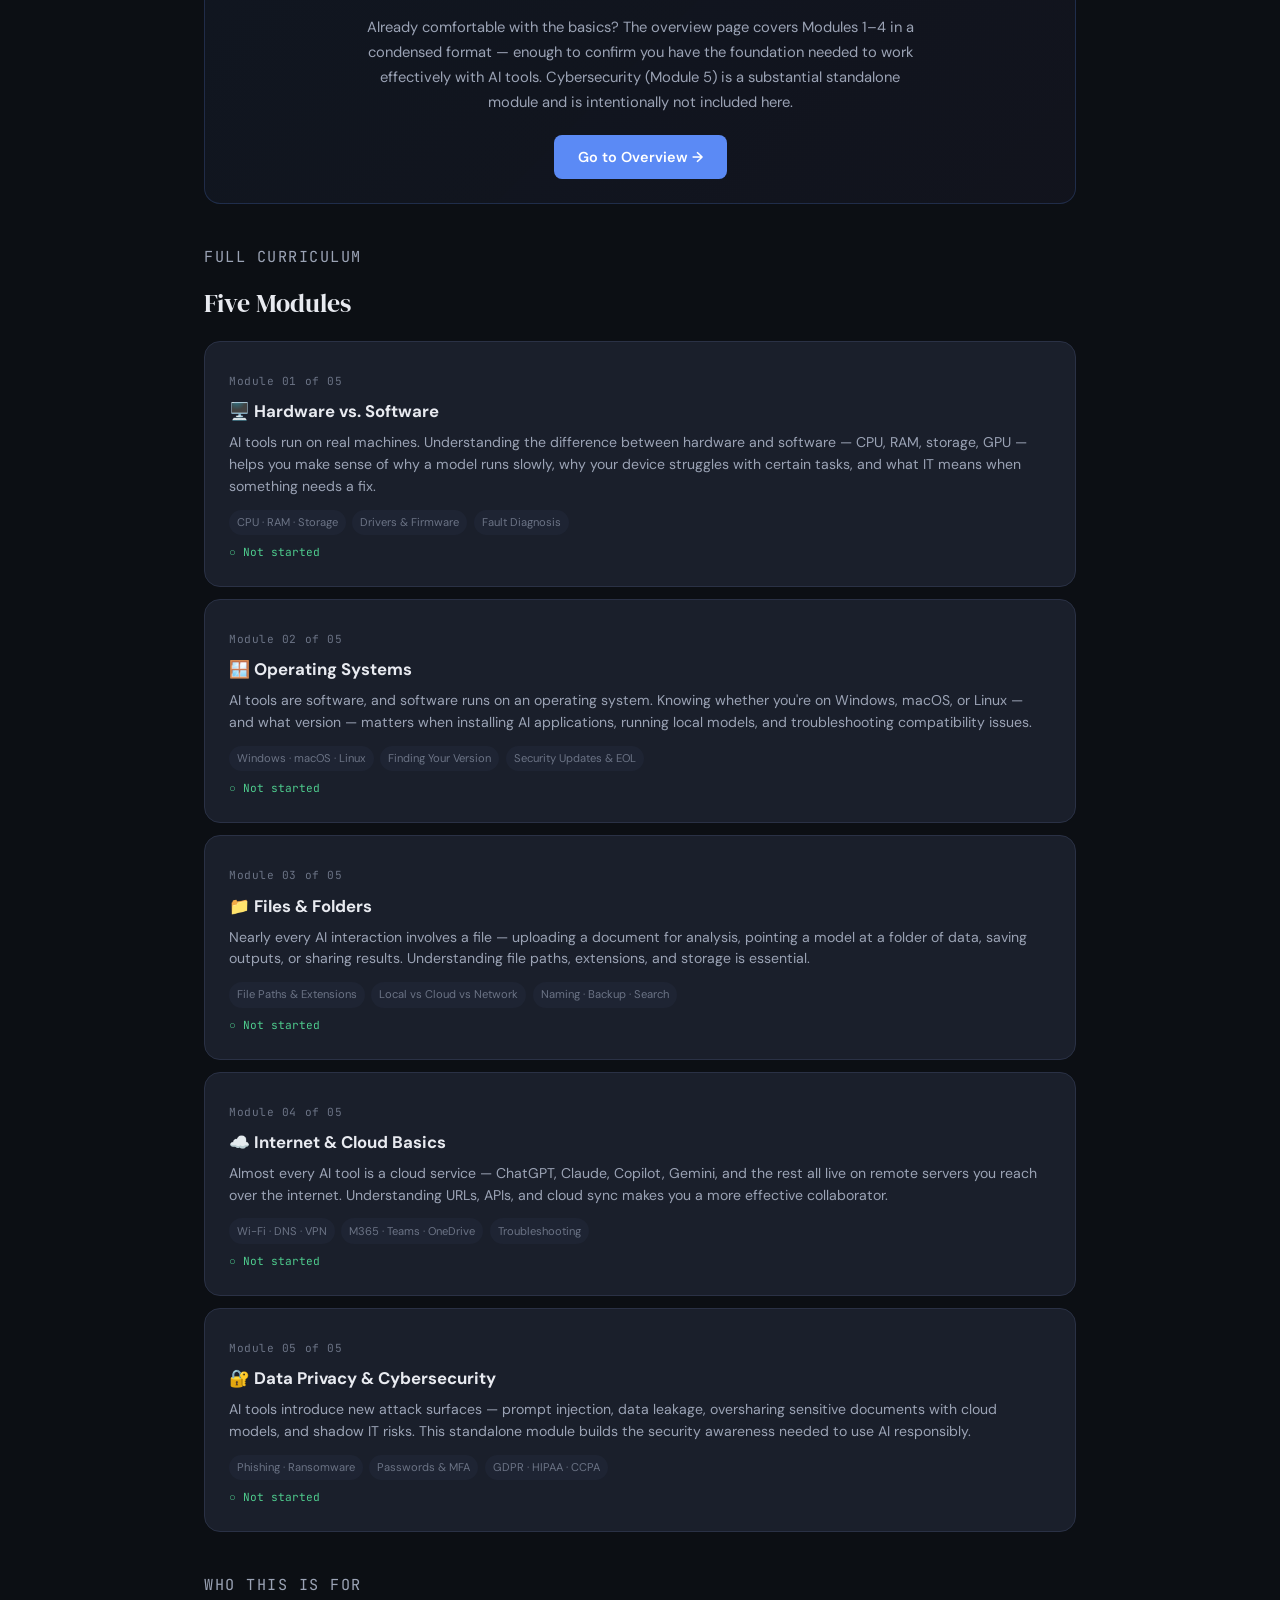
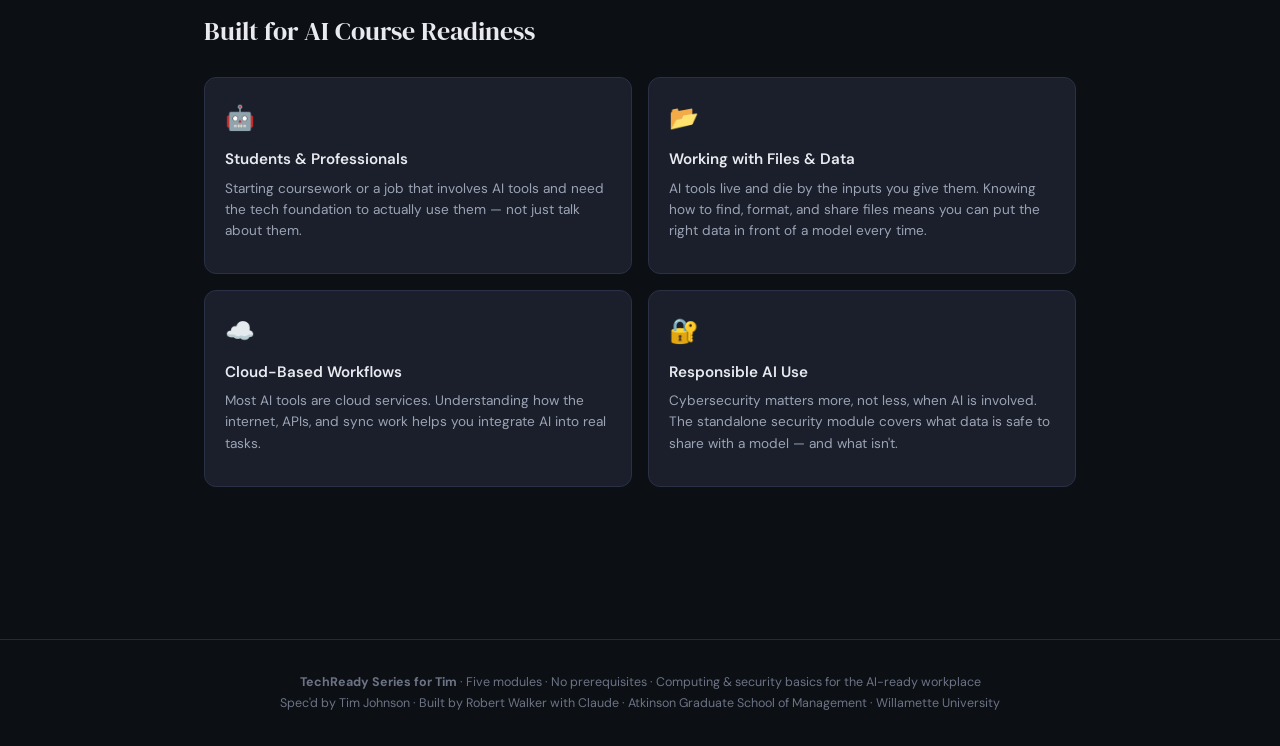
==== commit 4cc21cbe: "Claude is finished." ====
--- a/index.html
+++ b/index.html
@@ -4,7 +4,7 @@
   <meta charset="UTF-8">
   <meta name="viewport" content="width=device-width, initial-scale=1.0">
   <title>TechReady Series for Tim — Workplace Technology Basics</title>
-  <meta name="description" content="The foundation for working with AI tools. Five self-paced modules for AI course readiness.">
+  <meta name="description" content="The foundation for working with AI tools. Five self-paced modules covering computing and cybersecurity basics.">
   <link rel="stylesheet" href="style.css">
 </head>
 <body>
@@ -18,6 +18,7 @@
     </a>
     <div class="nav-links">
       <a href="index.html" class="active">Home</a>
+      <a href="about.html">About</a>
       <a href="overview.html">Overview</a>
       <a href="module1-hardware-software.html">Mod 1</a>
       <a href="module2-operating-systems.html">Mod 2</a>
@@ -47,10 +48,10 @@
     <p class="hero-subtitle">
       AI tools like large language models don't operate in a vacuum — they work with
       files, folders, code, operating systems, and cloud services. This series gives
-      students entering a <strong>course on managing with AI</strong>
-      the grounding they need to interact confidently with those tools: uploading documents,
-      reading file paths, understanding where data lives, and knowing what's happening
-      under the hood when an AI completes a task.
+      students and professionals the grounding they need to interact confidently with
+      those tools: uploading documents, reading file paths, understanding where data
+      lives, and knowing what's happening under the hood when an AI completes a task.
+      Use these modules to fill gaps or to demonstrate baseline tech familiarity.
     </p>
   </section>
 
@@ -87,6 +88,22 @@
       <div class="stat-label">Core + Cybersecurity</div>
     </div>
   </div>
+
+  <!-- About — AI at Willamette -->
+  <a href="about.html" class="module-card-link" style="border-color:rgba(167,139,250,0.25); background:linear-gradient(135deg, rgba(167,139,250,0.06), rgba(91,138,245,0.04)); margin-bottom:1.5rem;">
+    <span class="mod-num">Background</span>
+    <div class="mod-title">📘 AI &amp; Data at Atkinson — The Faculty Effort Behind This Series</div>
+    <p class="mod-desc">
+      This series was spec'd by Tim Johnson, who leads the AI management effort at AGSM,
+      and serves multiple faculty and courses integrating AI and data analytics. Learn
+      about the research, teaching, and people behind this resource.
+    </p>
+    <div class="mod-tags">
+      <span class="mod-tag">Tim Johnson · AI Management</span>
+      <span class="mod-tag">Robert Walker · Data &amp; Analytics</span>
+      <span class="mod-tag">AGSM Faculty</span>
+    </div>
+  </a>
 
   <!-- Quick Overview CTA -->
   <div class="card" style="text-align:center; border-color: rgba(91,138,245,0.2); background: linear-gradient(135deg, rgba(91,138,245,0.06), rgba(167,139,250,0.04));">
@@ -196,8 +213,8 @@
     <div class="audience-grid">
       <div class="audience-card">
         <div class="aud-icon">🤖</div>
-        <h4>AI Course Students</h4>
-        <p>Enrolled in a course on managing with AI and need the tech foundation to actually use the tools — not just talk about them.</p>
+        <h4>Students &amp; Professionals</h4>
+        <p>Starting coursework or a job that involves AI tools and need the tech foundation to actually use them — not just talk about them.</p>
       </div>
       <div class="audience-card">
         <div class="aud-icon">📂</div>
@@ -220,8 +237,8 @@
 </div>
 
 <footer class="site-footer">
-  <strong>TechReady Series for Tim</strong> · Five modules · No prerequisites · Built for AI course readiness<br>
-  Spec'd by Tim Johnson · Built by Claude · Atkinson Graduate School of Management · Willamette University
+  <strong>TechReady Series for Tim</strong> · Five modules · No prerequisites · Computing &amp; security basics for the AI-ready workplace<br>
+  Spec'd by Tim Johnson · Built by Robert Walker with Claude · Atkinson Graduate School of Management · Willamette University
 </footer>
 
 <script src="app.js"></script>
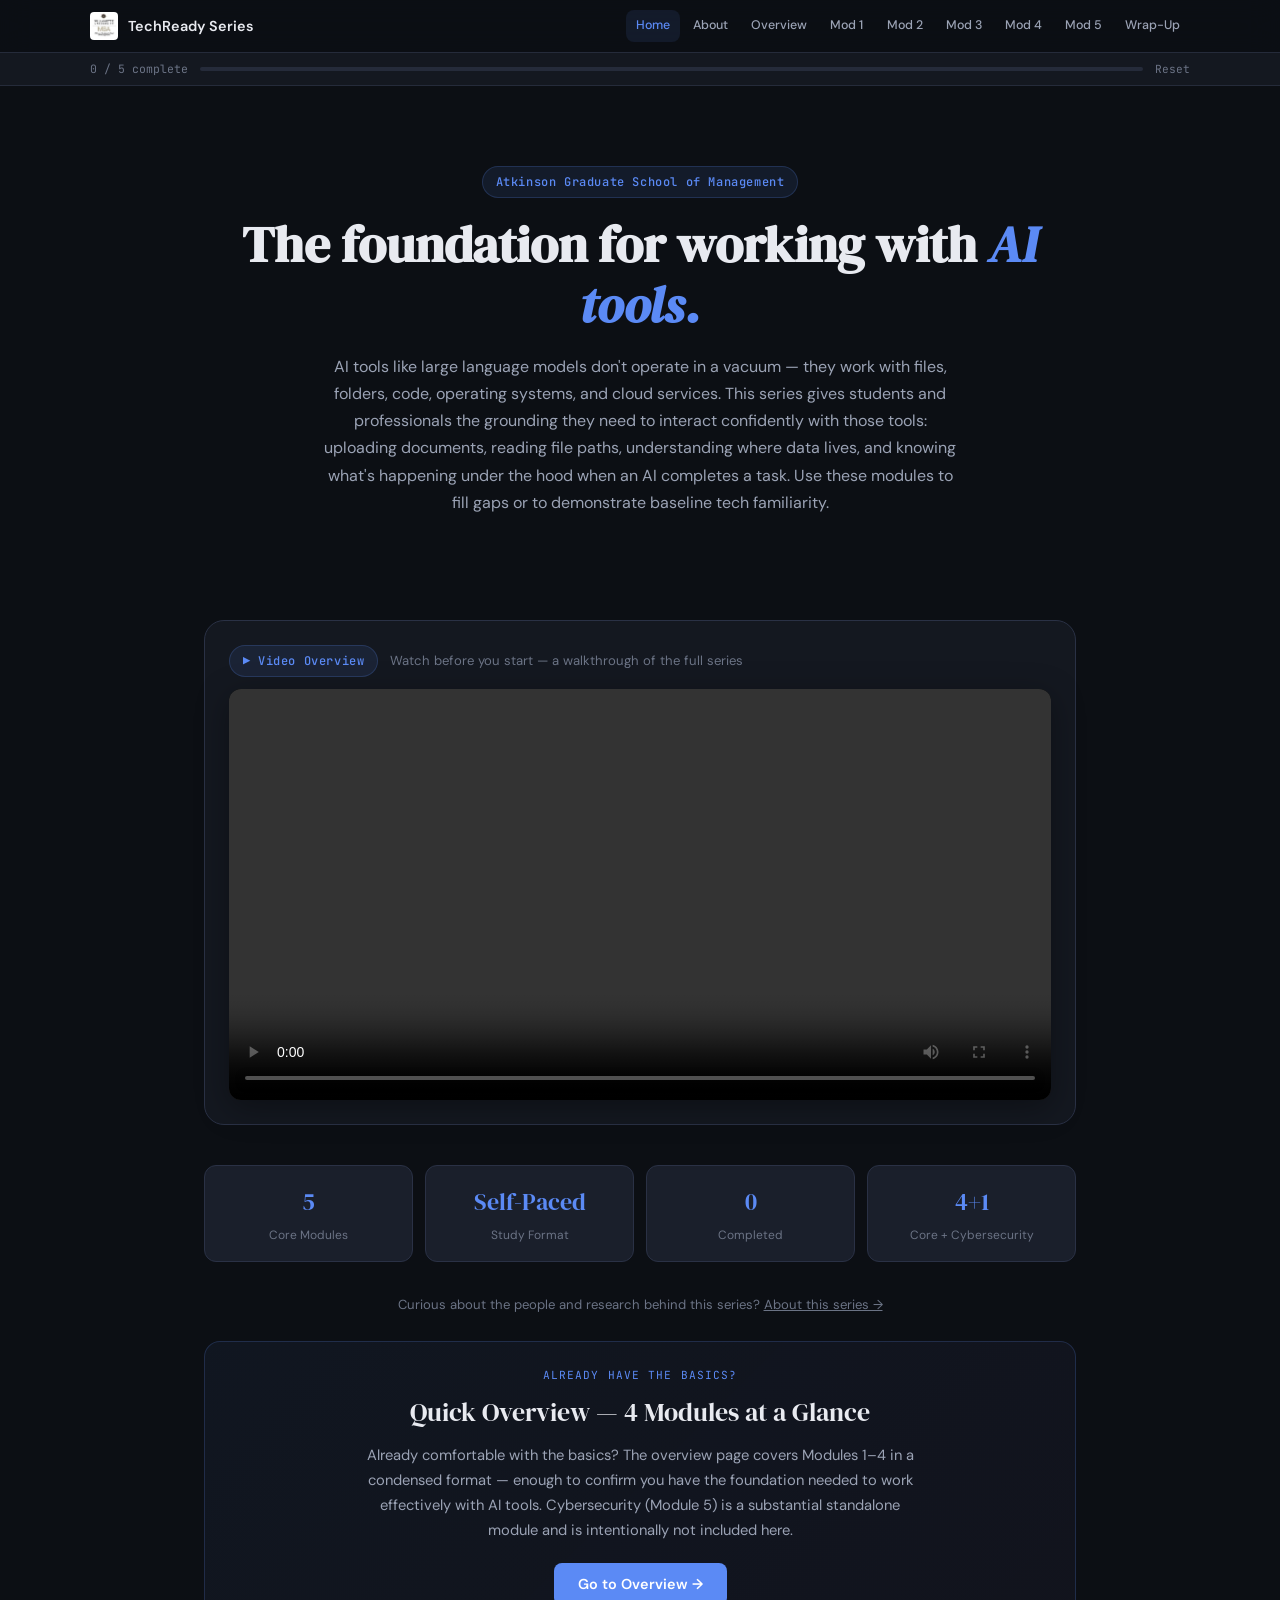
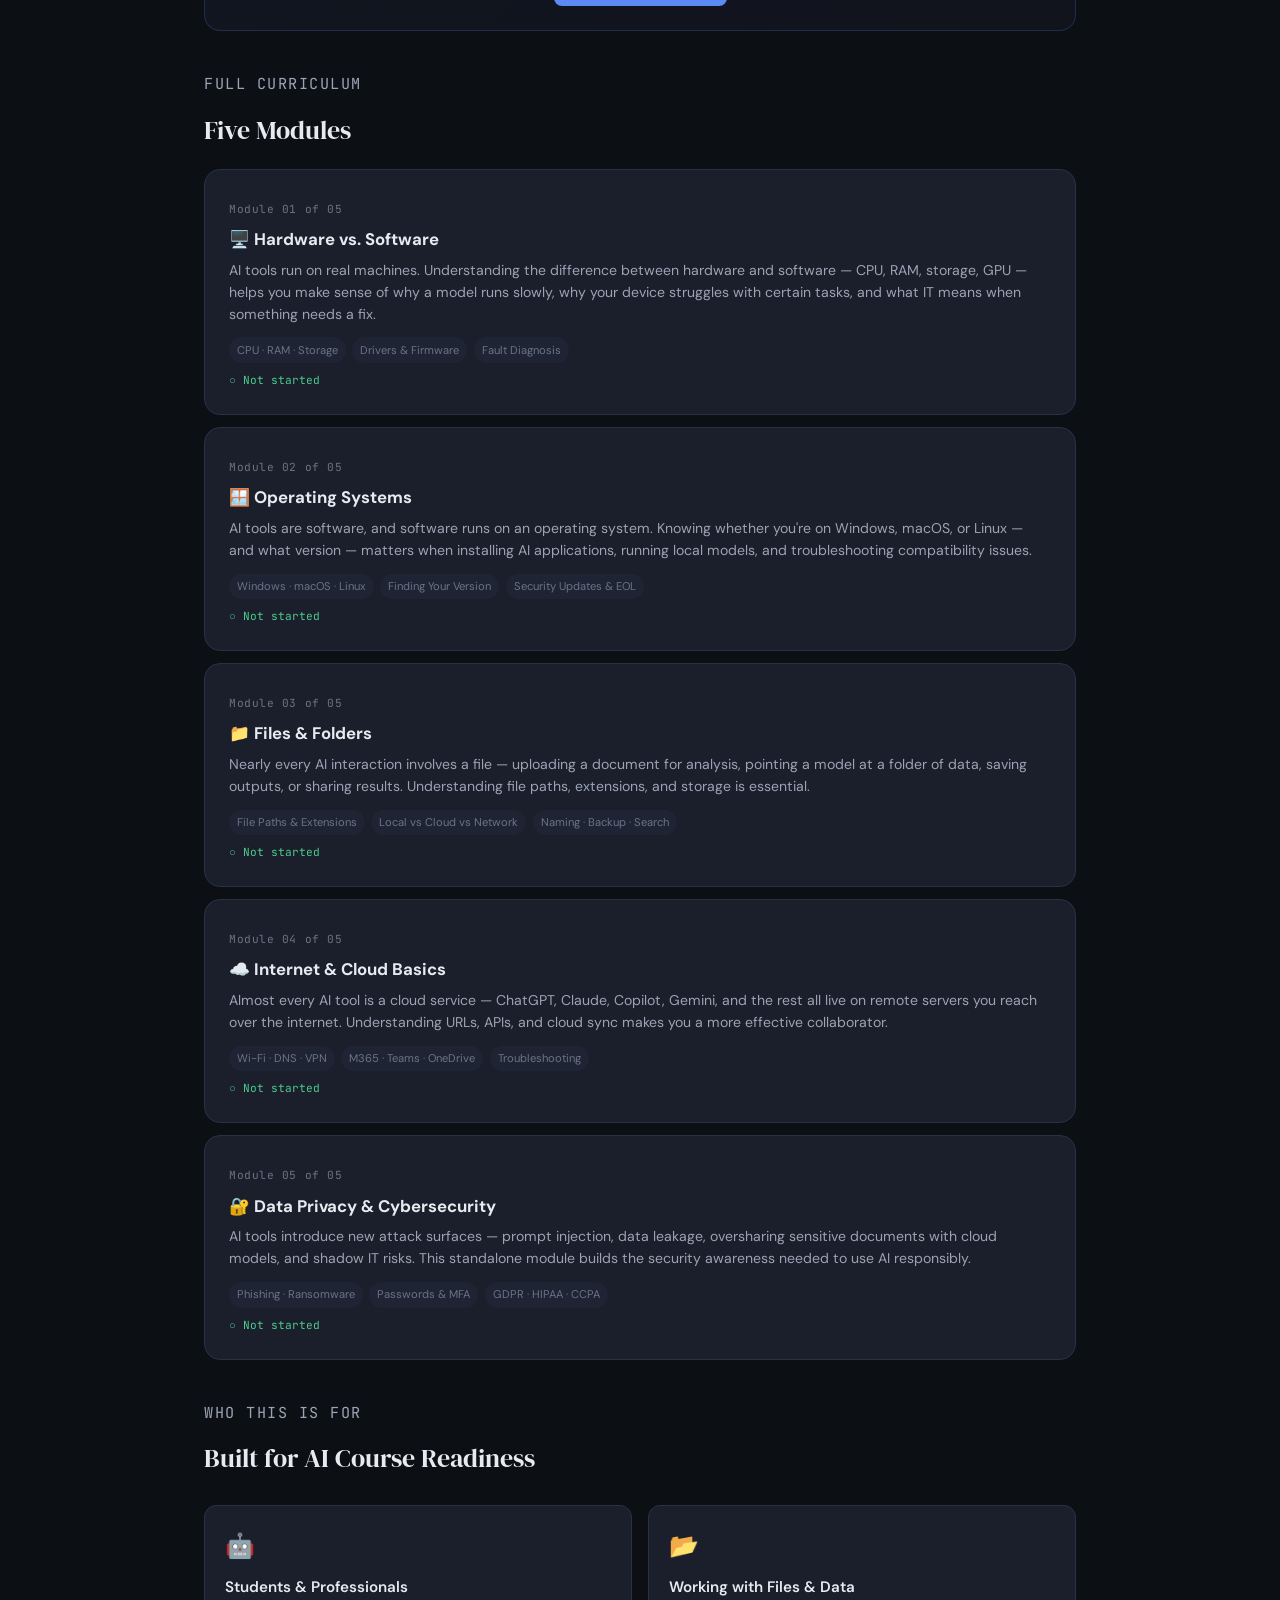
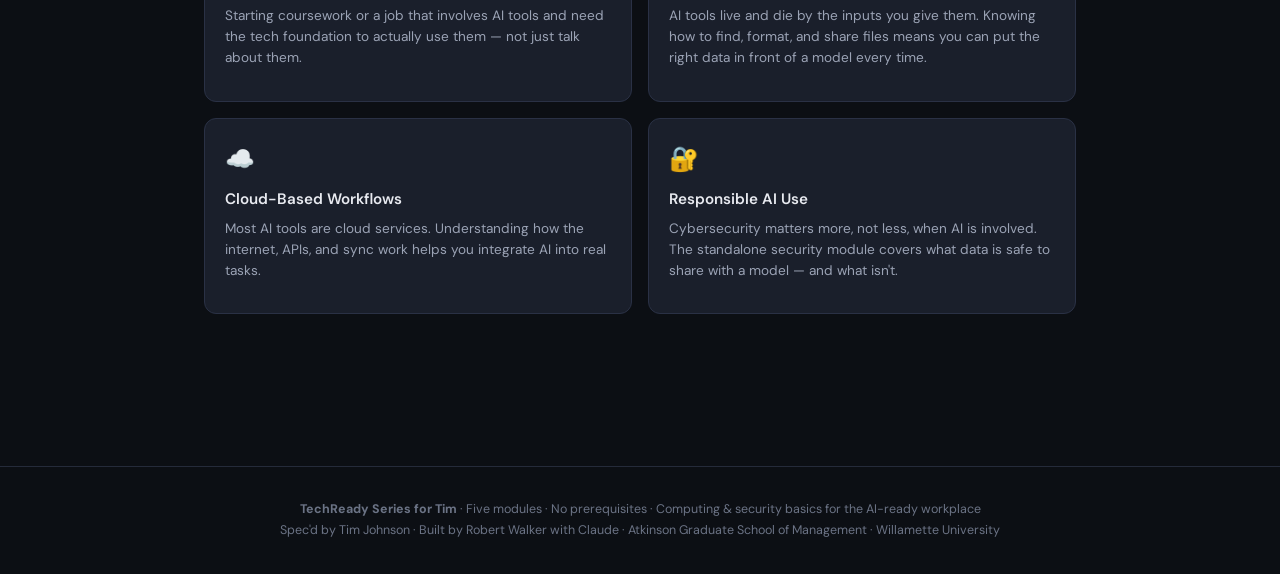
==== commit adcaa8e4: "Checked by Claude" ====
--- a/index.html
+++ b/index.html
@@ -89,21 +89,11 @@
     </div>
   </div>
 
-  <!-- About — AI at Willamette -->
-  <a href="about.html" class="module-card-link" style="border-color:rgba(167,139,250,0.25); background:linear-gradient(135deg, rgba(167,139,250,0.06), rgba(91,138,245,0.04)); margin-bottom:1.5rem;">
-    <span class="mod-num">Background</span>
-    <div class="mod-title">📘 AI &amp; Data at Atkinson — The Faculty Effort Behind This Series</div>
-    <p class="mod-desc">
-      This series was spec'd by Tim Johnson, who leads the AI management effort at AGSM,
-      and serves multiple faculty and courses integrating AI and data analytics. Learn
-      about the research, teaching, and people behind this resource.
-    </p>
-    <div class="mod-tags">
-      <span class="mod-tag">Tim Johnson · AI Management</span>
-      <span class="mod-tag">Robert Walker · Data &amp; Analytics</span>
-      <span class="mod-tag">AGSM Faculty</span>
-    </div>
-  </a>
+  <!-- About -->
+  <p style="color:var(--text-muted);font-size:0.82rem;margin-bottom:1.5rem;text-align:center;">
+    Curious about the people and research behind this series?
+    <a href="about.html" style="color:var(--text-muted);">About this series →</a>
+  </p>
 
   <!-- Quick Overview CTA -->
   <div class="card" style="text-align:center; border-color: rgba(91,138,245,0.2); background: linear-gradient(135deg, rgba(91,138,245,0.06), rgba(167,139,250,0.04));">
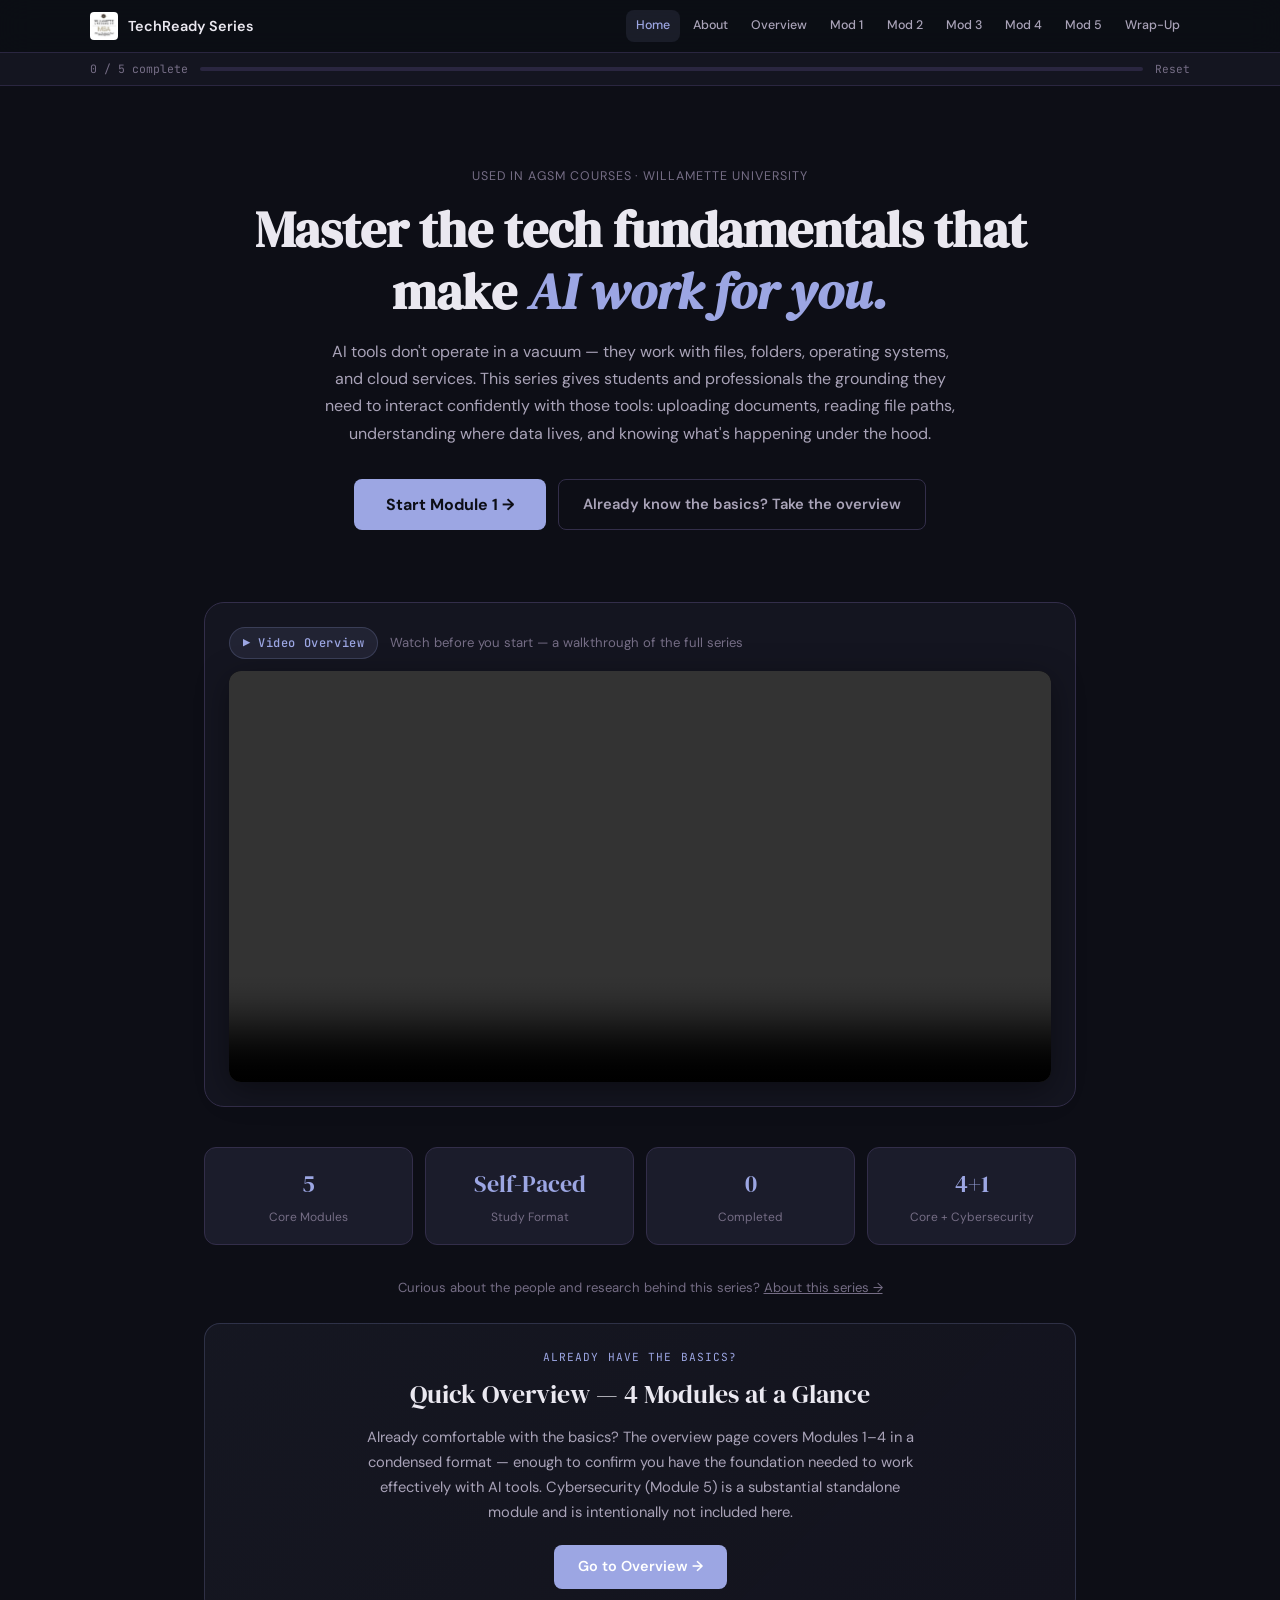
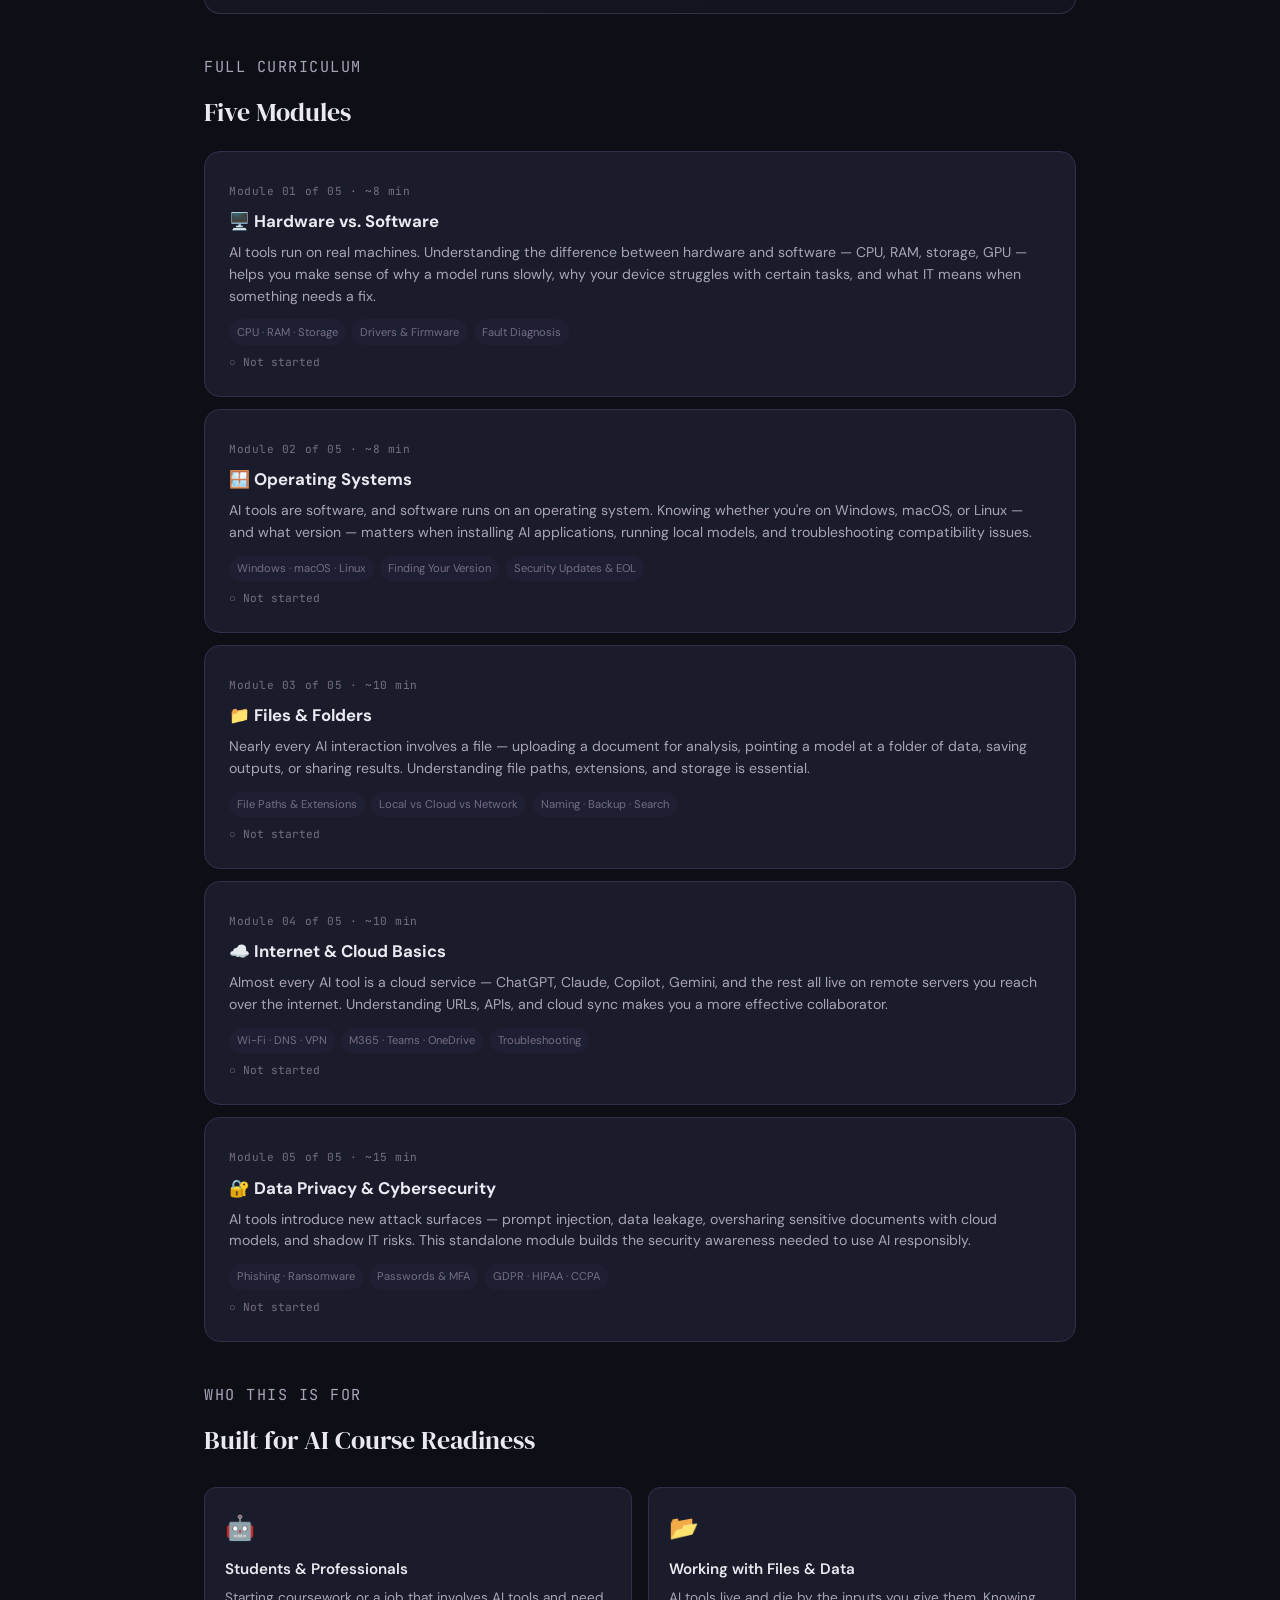
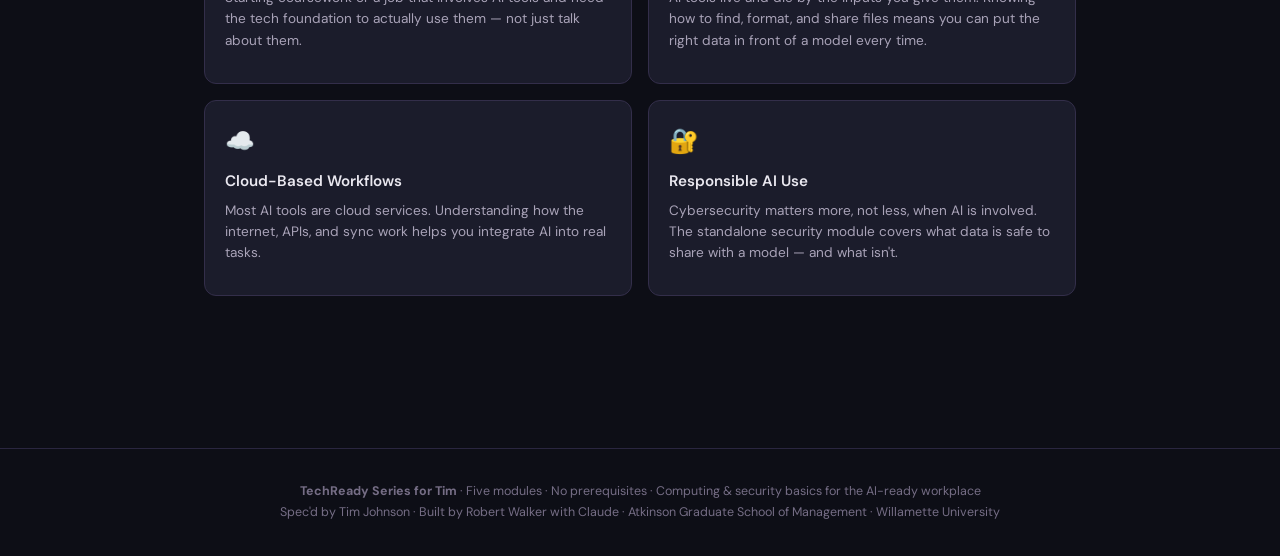
==== commit 50de86a0: "Gemini suggests.  Claude updates." ====
--- a/index.html
+++ b/index.html
@@ -2,9 +2,11 @@
 <html lang="en">
 <head>
   <meta charset="UTF-8">
+    <meta name="theme-color" content="#0d0e16">
   <meta name="viewport" content="width=device-width, initial-scale=1.0">
   <title>TechReady Series for Tim — Workplace Technology Basics</title>
   <meta name="description" content="The foundation for working with AI tools. Five self-paced modules covering computing and cybersecurity basics.">
+  <link rel="icon" type="image/svg+xml" href="data:image/svg+xml,<svg xmlns=%22http://www.w3.org/2000/svg%22 viewBox=%220 0 100 100%22><text y=%22.9em%22 font-size=%2290%22>🖥️</text></svg>">
   <link rel="stylesheet" href="style.css">
 </head>
 <body>
@@ -26,6 +28,9 @@
       <a href="module4-internet-cloud.html">Mod 4</a>
       <a href="module5-cybersecurity.html">Mod 5</a>
       <a href="conclusion.html">Wrap-Up</a>
+    <button class="hamburger" onclick="document.querySelector('.nav-links').classList.toggle('open')" aria-label="Toggle navigation">
+      <span></span><span></span><span></span>
+    </button>
     </div>
   </div>
 </nav>
@@ -43,16 +48,18 @@
 
   <!-- Hero -->
   <section class="hero">
-    <div class="module-badge">Atkinson Graduate School of Management</div>
-    <h1>The foundation for working with <em>AI tools.</em></h1>
+    <p style="font-size:0.78rem;color:var(--text-muted);letter-spacing:0.08em;text-transform:uppercase;margin-bottom:0.75rem;">Used in AGSM courses · Willamette University</p>
+    <h1>Master the tech fundamentals that make <em>AI work for you.</em></h1>
     <p class="hero-subtitle">
-      AI tools like large language models don't operate in a vacuum — they work with
-      files, folders, code, operating systems, and cloud services. This series gives
-      students and professionals the grounding they need to interact confidently with
-      those tools: uploading documents, reading file paths, understanding where data
-      lives, and knowing what's happening under the hood when an AI completes a task.
-      Use these modules to fill gaps or to demonstrate baseline tech familiarity.
+      AI tools don't operate in a vacuum — they work with files, folders, operating systems,
+      and cloud services. This series gives students and professionals the grounding they need
+      to interact confidently with those tools: uploading documents, reading file paths,
+      understanding where data lives, and knowing what's happening under the hood.
     </p>
+    <div style="margin-top:1.5rem;display:flex;gap:0.75rem;justify-content:center;flex-wrap:wrap;">
+      <a href="module1-hardware-software.html" class="hero-cta">Start Module 1 →</a>
+      <a href="overview.html" style="display:inline-block;background:transparent;color:var(--text-secondary);padding:0.75rem 1.5rem;border-radius:var(--radius-sm);text-decoration:none;font-weight:600;font-size:0.92rem;border:1px solid var(--border-card);">Already know the basics? Take the overview</a>
+    </div>
   </section>
 
   <!-- Video Overview -->
@@ -96,7 +103,7 @@
   </p>
 
   <!-- Quick Overview CTA -->
-  <div class="card" style="text-align:center; border-color: rgba(91,138,245,0.2); background: linear-gradient(135deg, rgba(91,138,245,0.06), rgba(167,139,250,0.04));">
+  <div class="card" style="text-align:center; border-color: rgba(156,166,227,0.2); background: linear-gradient(135deg, rgba(156,166,227,0.06), rgba(175,152,230,0.04));">
     <p class="section-label">Already have the basics?</p>
     <h2 style="margin-bottom:0.5rem;">Quick Overview — 4 Modules at a Glance</h2>
     <p style="color:var(--text-secondary);font-size:0.92rem;max-width:560px;margin:0 auto 1.25rem;">
@@ -114,7 +121,7 @@
     <h2>Five Modules</h2>
 
     <a href="module1-hardware-software.html" class="module-card-link">
-      <span class="mod-num">Module 01 of 05</span>
+      <span class="mod-num">Module 01 of 05 · ~8 min</span>
       <div class="mod-title">🖥️ Hardware vs. Software</div>
       <p class="mod-desc">
         AI tools run on real machines. Understanding the difference between hardware
@@ -131,7 +138,7 @@
     </a>
 
     <a href="module2-operating-systems.html" class="module-card-link">
-      <span class="mod-num">Module 02 of 05</span>
+      <span class="mod-num">Module 02 of 05 · ~8 min</span>
       <div class="mod-title">🪟 Operating Systems</div>
       <p class="mod-desc">
         AI tools are software, and software runs on an operating system. Knowing
@@ -148,7 +155,7 @@
     </a>
 
     <a href="module3-files-folders.html" class="module-card-link">
-      <span class="mod-num">Module 03 of 05</span>
+      <span class="mod-num">Module 03 of 05 · ~10 min</span>
       <div class="mod-title">📁 Files & Folders</div>
       <p class="mod-desc">
         Nearly every AI interaction involves a file — uploading a document for
@@ -164,7 +171,7 @@
     </a>
 
     <a href="module4-internet-cloud.html" class="module-card-link">
-      <span class="mod-num">Module 04 of 05</span>
+      <span class="mod-num">Module 04 of 05 · ~10 min</span>
       <div class="mod-title">☁️ Internet & Cloud Basics</div>
       <p class="mod-desc">
         Almost every AI tool is a cloud service — ChatGPT, Claude, Copilot, Gemini,
@@ -180,7 +187,7 @@
     </a>
 
     <a href="module5-cybersecurity.html" class="module-card-link">
-      <span class="mod-num">Module 05 of 05</span>
+      <span class="mod-num">Module 05 of 05 · ~15 min</span>
       <div class="mod-title">🔐 Data Privacy & Cybersecurity</div>
       <p class="mod-desc">
         AI tools introduce new attack surfaces — prompt injection, data leakage,
--- a/style.css
+++ b/style.css
@@ -6,29 +6,30 @@
 @import url('https://fonts.googleapis.com/css2?family=DM+Sans:ital,wght@0,400;0,500;0,600;0,700&family=DM+Serif+Display:ital@0;1&family=JetBrains+Mono:wght@400;500&display=swap');
 
 :root {
-  --bg-primary: #0c0f14;
-  --bg-secondary: #141820;
-  --bg-card: #1a1f2b;
-  --bg-card-hover: #212737;
-  --bg-accent: #1e2433;
-  --text-primary: #e8eaf0;
-  --text-secondary: #9ba3b5;
-  --text-muted: #6b7385;
-  --accent-blue: #5b8af5;
-  --accent-blue-dim: #3d6ad4;
-  --accent-green: #4ecb8d;
-  --accent-yellow: #f5c842;
+  --bg-primary: #0d0e16;
+  --bg-secondary: #141520;
+  --bg-card: #1b1c2b;
+  --bg-card-hover: #232437;
+  --bg-accent: #1e1f33;
+  --text-primary: #eae8f0;
+  --text-secondary: #a9a3b8;
+  --text-muted: #756d85;
+  --accent-blue: #9CA6E3;
+  --accent-blue-dim: #7B87C8;
+  --accent-green: #E5DD97;
+  --accent-yellow: #E5DD97;
   --accent-red: #ef6b6b;
-  --accent-purple: #a78bfa;
-  --accent-orange: #f5a442;
-  --border-subtle: #252b3a;
-  --border-card: #2a3145;
+  --accent-purple: #AF98E6;
+  --accent-orange: #DA99E6;
+  --accent-pink: #DD92C5;
+  --border-subtle: #2a2640;
+  --border-card: #332e4a;
   --radius-sm: 8px;
   --radius-md: 12px;
   --radius-lg: 16px;
   --radius-xl: 20px;
-  --shadow-card: 0 2px 12px rgba(0,0,0,0.25);
-  --shadow-lg: 0 8px 32px rgba(0,0,0,0.35);
+  --shadow-card: 0 2px 12px rgba(0,0,0,0.3);
+  --shadow-lg: 0 8px 32px rgba(0,0,0,0.4);
   --font-sans: 'DM Sans', -apple-system, BlinkMacSystemFont, sans-serif;
   --font-display: 'DM Serif Display', Georgia, serif;
   --font-mono: 'JetBrains Mono', 'Fira Code', monospace;
@@ -105,7 +106,7 @@
 }
 .nav-links a.active {
   color: var(--accent-blue);
-  background: rgba(91,138,245,0.1);
+  background: rgba(156,166,227,0.1);
 }
 
 /* ---- Page Container ---- */
@@ -122,8 +123,8 @@
   font-size: 0.75rem;
   font-weight: 500;
   color: var(--accent-blue);
-  background: rgba(91,138,245,0.1);
-  border: 1px solid rgba(91,138,245,0.2);
+  background: rgba(156,166,227,0.1);
+  border: 1px solid rgba(156,166,227,0.2);
   padding: 0.3rem 0.8rem;
   border-radius: 100px;
   letter-spacing: 0.05em;
@@ -178,14 +179,14 @@
   transition: var(--transition);
 }
 .card:hover {
-  border-color: rgba(91,138,245,0.25);
+  border-color: rgba(156,166,227,0.25);
   background: var(--bg-card-hover);
 }
 
 /* ---- AI Callout ---- */
 .ai-callout {
-  background: linear-gradient(135deg, rgba(91,138,245,0.08), rgba(167,139,250,0.08));
-  border: 1px solid rgba(91,138,245,0.2);
+  background: linear-gradient(135deg, rgba(156,166,227,0.08), rgba(175,152,230,0.08));
+  border: 1px solid rgba(156,166,227,0.2);
   border-left: 3px solid var(--accent-blue);
   border-radius: var(--radius-md);
   padding: 1.25rem 1.5rem;
@@ -208,8 +209,8 @@
 
 /* ---- Try It Yourself ---- */
 .try-it {
-  background: linear-gradient(135deg, rgba(78,203,141,0.06), rgba(78,203,141,0.02));
-  border: 1px solid rgba(78,203,141,0.2);
+  background: linear-gradient(135deg, rgba(229,221,151,0.06), rgba(229,221,151,0.02));
+  border: 1px solid rgba(229,221,151,0.2);
   border-left: 3px solid var(--accent-green);
   border-radius: var(--radius-md);
   padding: 1.25rem 1.5rem;
@@ -290,11 +291,11 @@
 .quiz-option:hover {
   border-color: var(--accent-blue);
   color: var(--text-primary);
-  background: rgba(91,138,245,0.05);
+  background: rgba(156,166,227,0.05);
 }
 .quiz-option.correct {
   border-color: var(--accent-green);
-  background: rgba(78,203,141,0.1);
+  background: rgba(229,221,151,0.1);
   color: var(--accent-green);
 }
 .quiz-option.incorrect {
@@ -335,9 +336,9 @@
 }
 .quiz-feedback.show { display: block; }
 .quiz-feedback.correct-fb {
-  background: rgba(78,203,141,0.08);
+  background: rgba(229,221,151,0.08);
   color: var(--accent-green);
-  border: 1px solid rgba(78,203,141,0.15);
+  border: 1px solid rgba(229,221,151,0.15);
 }
 .quiz-feedback.incorrect-fb {
   background: rgba(239,107,107,0.08);
@@ -507,7 +508,7 @@
   color: var(--text-secondary);
 }
 .comp-table tr:hover td {
-  background: rgba(91,138,245,0.03);
+  background: rgba(156,166,227,0.03);
 }
 
 /* ---- Tabs ---- */
@@ -531,7 +532,7 @@
 }
 .tab-btn:hover { border-color: var(--accent-blue); color: var(--text-primary); }
 .tab-btn.active {
-  background: rgba(91,138,245,0.1);
+  background: rgba(156,166,227,0.1);
   border-color: var(--accent-blue);
   color: var(--accent-blue);
 }
@@ -657,6 +658,22 @@
   margin: 0 auto 2rem;
   line-height: 1.7;
 }
+.hero-cta {
+  display: inline-block;
+  background: var(--accent-blue);
+  color: var(--bg-primary);
+  padding: 0.75rem 2rem;
+  border-radius: var(--radius-sm);
+  text-decoration: none;
+  font-weight: 700;
+  font-size: 1rem;
+  transition: var(--transition);
+}
+.hero-cta:hover {
+  background: var(--accent-purple);
+  transform: translateY(-1px);
+  box-shadow: 0 4px 20px rgba(175,152,230,0.3);
+}
 
 .stat-grid {
   display: grid;
@@ -733,8 +750,11 @@
 .module-card-link .mod-status {
   font-family: var(--font-mono);
   font-size: 0.7rem;
+  color: var(--text-muted);
+  margin-top: 0.5rem;
+}
+.module-card-link .mod-status.complete {
   color: var(--accent-green);
-  margin-top: 0.5rem;
 }
 
 /* ---- Who This Is For ---- */
@@ -841,7 +861,7 @@
   letter-spacing: 0.08em;
   padding: 0.3rem 0.8rem;
 }
-.fake-email-label.legit { background: rgba(78,203,141,0.15); color: var(--accent-green); }
+.fake-email-label.legit { background: rgba(229,221,151,0.15); color: var(--accent-green); }
 .fake-email-label.phish { background: rgba(239,107,107,0.15); color: var(--accent-red); }
 .red-flag {
   color: var(--accent-red);
@@ -869,8 +889,8 @@
 
 /* ---- Claude Advice Section ---- */
 .claude-advice {
-  background: linear-gradient(135deg, rgba(91,138,245,0.06) 0%, rgba(167,139,250,0.06) 50%, rgba(78,203,141,0.04) 100%);
-  border: 1px solid rgba(91,138,245,0.2);
+  background: linear-gradient(135deg, rgba(156,166,227,0.06) 0%, rgba(175,152,230,0.06) 50%, rgba(229,221,151,0.04) 100%);
+  border: 1px solid rgba(175,152,230,0.2);
   border-radius: var(--radius-xl);
   padding: 2rem;
   margin: 2.5rem 0;
@@ -881,7 +901,7 @@
   position: absolute;
   top: 0; left: 0; right: 0;
   height: 3px;
-  background: linear-gradient(90deg, var(--accent-blue), var(--accent-purple), var(--accent-green));
+  background: linear-gradient(90deg, var(--accent-blue), var(--accent-purple), var(--accent-pink));
   border-radius: var(--radius-xl) var(--radius-xl) 0 0;
 }
 .claude-advice-header {
@@ -894,7 +914,7 @@
   width: 36px;
   height: 36px;
   border-radius: 50%;
-  background: linear-gradient(135deg, var(--accent-blue), var(--accent-purple));
+  background: linear-gradient(135deg, var(--accent-blue), var(--accent-pink));
   display: flex;
   align-items: center;
   justify-content: center;
@@ -978,5 +998,50 @@
   .page-container { padding: 1.25rem 1rem 3rem; }
   .module-nav { grid-template-columns: 1fr; }
   .module-nav a.next { grid-column: 1; }
-  .nav-links { display: none; }
-}
+  .nav-links {
+    display: none;
+    position: absolute;
+    top: 100%;
+    left: 0; right: 0;
+    background: rgba(13, 14, 22, 0.97);
+    backdrop-filter: blur(16px);
+    -webkit-backdrop-filter: blur(16px);
+    flex-direction: column;
+    padding: 0.5rem;
+    border-bottom: 1px solid var(--border-subtle);
+    z-index: 99;
+  }
+  .nav-links.open { display: flex; }
+  .nav-links a {
+    padding: 0.65rem 1rem;
+    font-size: 0.88rem;
+    min-height: 44px;
+    display: flex;
+    align-items: center;
+  }
+  .hamburger {
+    display: flex;
+    flex-direction: column;
+    gap: 4px;
+    cursor: pointer;
+    padding: 8px;
+    border: none;
+    background: none;
+    min-width: 44px;
+    min-height: 44px;
+    align-items: center;
+    justify-content: center;
+  }
+  .hamburger span {
+    display: block;
+    width: 20px;
+    height: 2px;
+    background: var(--text-secondary);
+    border-radius: 1px;
+    transition: var(--transition);
+  }
+  .top-nav-inner { position: relative; }
+}
+@media (min-width: 769px) {
+  .hamburger { display: none; }
+}
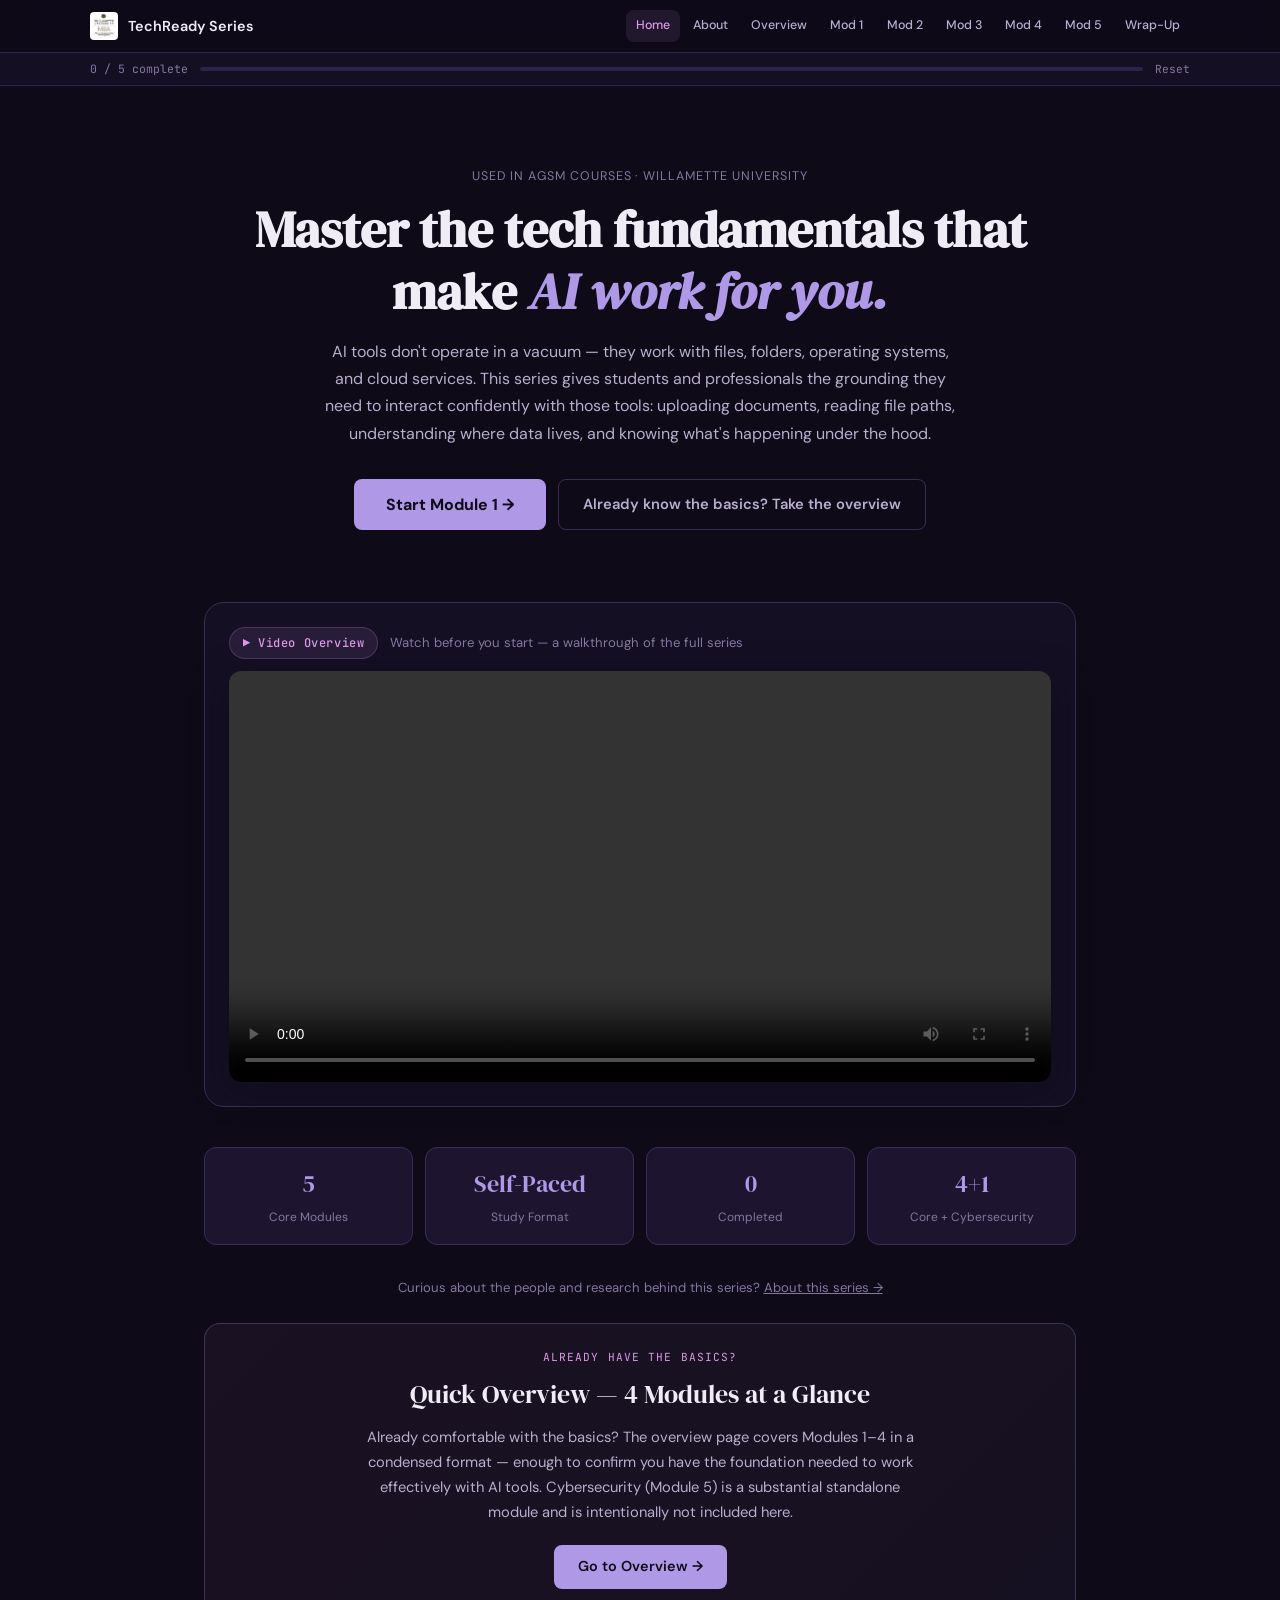
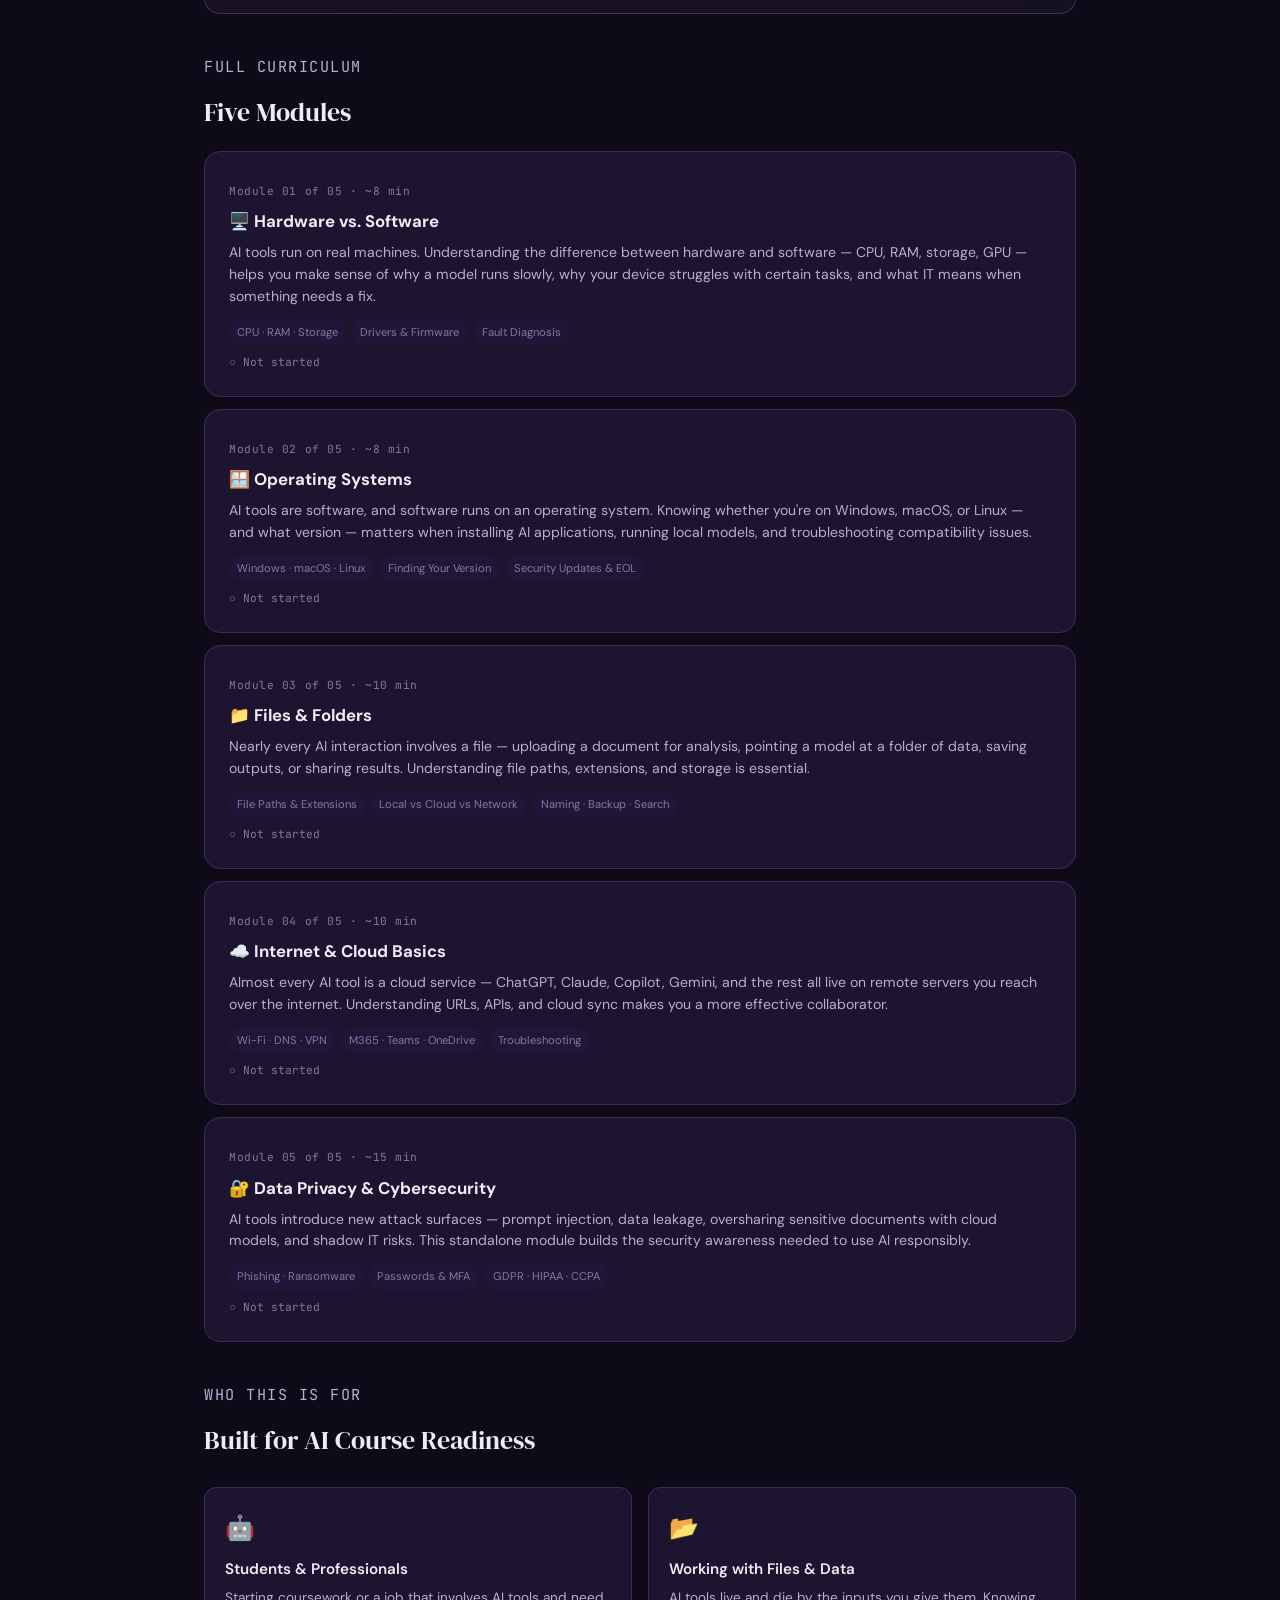
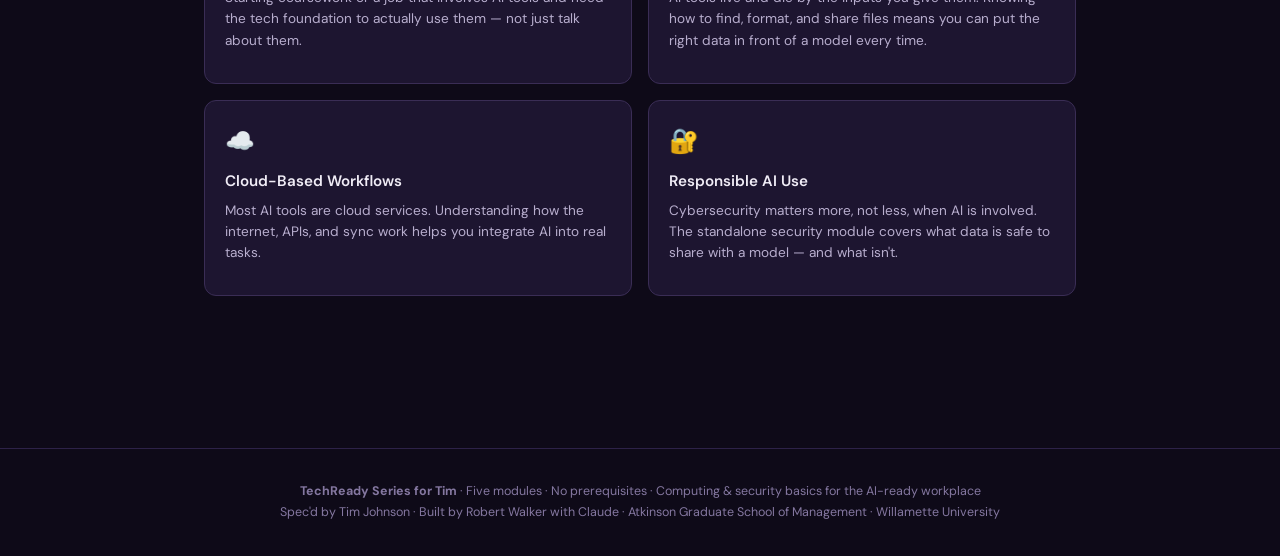
==== commit f876e075: "Color fix" ====
--- a/index.html
+++ b/index.html
@@ -2,7 +2,7 @@
 <html lang="en">
 <head>
   <meta charset="UTF-8">
-    <meta name="theme-color" content="#0d0e16">
+    <meta name="theme-color" content="#0e0a18">
   <meta name="viewport" content="width=device-width, initial-scale=1.0">
   <title>TechReady Series for Tim — Workplace Technology Basics</title>
   <meta name="description" content="The foundation for working with AI tools. Five self-paced modules covering computing and cybersecurity basics.">
@@ -103,7 +103,7 @@
   </p>
 
   <!-- Quick Overview CTA -->
-  <div class="card" style="text-align:center; border-color: rgba(156,166,227,0.2); background: linear-gradient(135deg, rgba(156,166,227,0.06), rgba(175,152,230,0.04));">
+  <div class="card" style="text-align:center; border-color: rgba(175,152,230,0.25); background: linear-gradient(135deg, rgba(221,146,197,0.06), rgba(175,152,230,0.05));">
     <p class="section-label">Already have the basics?</p>
     <h2 style="margin-bottom:0.5rem;">Quick Overview — 4 Modules at a Glance</h2>
     <p style="color:var(--text-secondary);font-size:0.92rem;max-width:560px;margin:0 auto 1.25rem;">
@@ -112,7 +112,7 @@
       to work effectively with AI tools. Cybersecurity (Module 5) is a substantial
       standalone module and is intentionally not included here.
     </p>
-    <a href="overview.html" style="display:inline-block;background:var(--accent-blue);color:#fff;padding:0.6rem 1.5rem;border-radius:var(--radius-sm);text-decoration:none;font-weight:600;font-size:0.9rem;">Go to Overview →</a>
+    <a href="overview.html" style="display:inline-block;background:var(--accent-lavender);color:var(--bg-primary);padding:0.6rem 1.5rem;border-radius:var(--radius-sm);text-decoration:none;font-weight:600;font-size:0.9rem;">Go to Overview →</a>
   </div>
 
   <!-- Module Cards -->
--- a/style.css
+++ b/style.css
@@ -6,14 +6,23 @@
 @import url('https://fonts.googleapis.com/css2?family=DM+Sans:ital,wght@0,400;0,500;0,600;0,700&family=DM+Serif+Display:ital@0;1&family=JetBrains+Mono:wght@400;500&display=swap');
 
 :root {
-  --bg-primary: #0d0e16;
-  --bg-secondary: #141520;
-  --bg-card: #1b1c2b;
-  --bg-card-hover: #232437;
-  --bg-accent: #1e1f33;
-  --text-primary: #eae8f0;
-  --text-secondary: #a9a3b8;
-  --text-muted: #756d85;
+  /* Deep purple backgrounds */
+  --bg-primary: #0e0a18;
+  --bg-secondary: #150f24;
+  --bg-card: #1d1530;
+  --bg-card-hover: #271d3e;
+  --bg-accent: #201638;
+  /* High-contrast text */
+  --text-primary: #f0ecf6;
+  --text-secondary: #b8aece;
+  --text-muted: #8477a0;
+  /* All five palette colors in active roles */
+  --accent-lavender: #AF98E6;   /* Primary: links, buttons, badges */
+  --accent-orchid: #DA99E6;     /* Secondary: hover, gradients, section markers */
+  --accent-gold: #E5DD97;       /* Success: completion, progress, try-it */
+  --accent-rose: #DD92C5;       /* Emphasis: callouts, quotes, AI borders */
+  --accent-periwinkle: #9CA6E3; /* Subtle: code, tabs, nav, explorer */
+  /* Legacy aliases (so existing var() refs don't break) */
   --accent-blue: #9CA6E3;
   --accent-blue-dim: #7B87C8;
   --accent-green: #E5DD97;
@@ -22,14 +31,15 @@
   --accent-purple: #AF98E6;
   --accent-orange: #DA99E6;
   --accent-pink: #DD92C5;
-  --border-subtle: #2a2640;
-  --border-card: #332e4a;
+  /* Purple-tinted borders */
+  --border-subtle: #2d2248;
+  --border-card: #3a2d55;
   --radius-sm: 8px;
   --radius-md: 12px;
   --radius-lg: 16px;
   --radius-xl: 20px;
-  --shadow-card: 0 2px 12px rgba(0,0,0,0.3);
-  --shadow-lg: 0 8px 32px rgba(0,0,0,0.4);
+  --shadow-card: 0 2px 12px rgba(14,10,24,0.5);
+  --shadow-lg: 0 8px 32px rgba(14,10,24,0.6);
   --font-sans: 'DM Sans', -apple-system, BlinkMacSystemFont, sans-serif;
   --font-display: 'DM Serif Display', Georgia, serif;
   --font-mono: 'JetBrains Mono', 'Fira Code', monospace;
@@ -55,7 +65,7 @@
   position: sticky;
   top: 0;
   z-index: 100;
-  background: rgba(12, 15, 20, 0.85);
+  background: rgba(14, 10, 24, 0.88);
   backdrop-filter: blur(16px);
   -webkit-backdrop-filter: blur(16px);
   border-bottom: 1px solid var(--border-subtle);
@@ -105,8 +115,8 @@
   background: var(--bg-card);
 }
 .nav-links a.active {
-  color: var(--accent-blue);
-  background: rgba(156,166,227,0.1);
+  color: var(--accent-orchid);
+  background: rgba(218,153,230,0.1);
 }
 
 /* ---- Page Container ---- */
@@ -122,9 +132,9 @@
   font-family: var(--font-mono);
   font-size: 0.75rem;
   font-weight: 500;
-  color: var(--accent-blue);
-  background: rgba(156,166,227,0.1);
-  border: 1px solid rgba(156,166,227,0.2);
+  color: var(--accent-orchid);
+  background: rgba(218,153,230,0.1);
+  border: 1px solid rgba(218,153,230,0.2);
   padding: 0.3rem 0.8rem;
   border-radius: 100px;
   letter-spacing: 0.05em;
@@ -138,7 +148,7 @@
   margin-bottom: 0.75rem;
 }
 .module-header h1 em {
-  color: var(--accent-blue);
+  color: var(--accent-lavender);
   font-style: italic;
 }
 .module-header .subtitle {
@@ -154,7 +164,7 @@
   font-size: 0.7rem;
   text-transform: uppercase;
   letter-spacing: 0.1em;
-  color: var(--accent-blue);
+  color: var(--accent-orchid);
   margin-bottom: 0.4rem;
 }
 h2 {
@@ -179,15 +189,15 @@
   transition: var(--transition);
 }
 .card:hover {
-  border-color: rgba(156,166,227,0.25);
+  border-color: rgba(175,152,230,0.3);
   background: var(--bg-card-hover);
 }
 
 /* ---- AI Callout ---- */
 .ai-callout {
-  background: linear-gradient(135deg, rgba(156,166,227,0.08), rgba(175,152,230,0.08));
-  border: 1px solid rgba(156,166,227,0.2);
-  border-left: 3px solid var(--accent-blue);
+  background: linear-gradient(135deg, rgba(221,146,197,0.08), rgba(175,152,230,0.06));
+  border: 1px solid rgba(221,146,197,0.2);
+  border-left: 3px solid var(--accent-rose);
   border-radius: var(--radius-md);
   padding: 1.25rem 1.5rem;
   margin: 2rem 0;
@@ -198,7 +208,7 @@
   gap: 0.5rem;
   font-weight: 600;
   font-size: 0.9rem;
-  color: var(--accent-blue);
+  color: var(--accent-rose);
   margin-bottom: 0.5rem;
 }
 .ai-callout p {
@@ -209,9 +219,9 @@
 
 /* ---- Try It Yourself ---- */
 .try-it {
-  background: linear-gradient(135deg, rgba(229,221,151,0.06), rgba(229,221,151,0.02));
+  background: linear-gradient(135deg, rgba(229,221,151,0.07), rgba(229,221,151,0.02));
   border: 1px solid rgba(229,221,151,0.2);
-  border-left: 3px solid var(--accent-green);
+  border-left: 3px solid var(--accent-gold);
   border-radius: var(--radius-md);
   padding: 1.25rem 1.5rem;
   margin: 2rem 0;
@@ -222,7 +232,7 @@
   gap: 0.5rem;
   font-weight: 600;
   font-size: 0.9rem;
-  color: var(--accent-green);
+  color: var(--accent-gold);
   margin-bottom: 0.5rem;
 }
 .try-it p, .try-it ol, .try-it ul {
@@ -289,14 +299,14 @@
   width: 100%;
 }
 .quiz-option:hover {
-  border-color: var(--accent-blue);
+  border-color: var(--accent-lavender);
   color: var(--text-primary);
-  background: rgba(156,166,227,0.05);
+  background: rgba(175,152,230,0.06);
 }
 .quiz-option.correct {
-  border-color: var(--accent-green);
+  border-color: var(--accent-gold);
   background: rgba(229,221,151,0.1);
-  color: var(--accent-green);
+  color: var(--accent-gold);
 }
 .quiz-option.incorrect {
   border-color: var(--accent-red);
@@ -317,8 +327,8 @@
   transition: var(--transition);
 }
 .quiz-option.correct .marker {
-  border-color: var(--accent-green);
-  background: var(--accent-green);
+  border-color: var(--accent-gold);
+  background: var(--accent-gold);
   color: var(--bg-primary);
 }
 .quiz-option.incorrect .marker {
@@ -337,7 +347,7 @@
 .quiz-feedback.show { display: block; }
 .quiz-feedback.correct-fb {
   background: rgba(229,221,151,0.08);
-  color: var(--accent-green);
+  color: var(--accent-gold);
   border: 1px solid rgba(229,221,151,0.15);
 }
 .quiz-feedback.incorrect-fb {
@@ -357,7 +367,7 @@
 .quiz-score .score-num {
   font-family: var(--font-display);
   font-size: 2rem;
-  color: var(--accent-blue);
+  color: var(--accent-lavender);
 }
 .quiz-score p {
   color: var(--text-secondary);
@@ -384,7 +394,7 @@
   transition: var(--transition);
 }
 .module-nav a:hover {
-  border-color: var(--accent-blue);
+  border-color: var(--accent-lavender);
   background: var(--bg-card-hover);
 }
 .module-nav a .nav-dir {
@@ -427,7 +437,7 @@
 }
 .progress-bar-fill {
   height: 100%;
-  background: var(--accent-blue);
+  background: linear-gradient(90deg, var(--accent-orchid), var(--accent-lavender));
   border-radius: 2px;
   transition: width 0.4s ease;
 }
@@ -508,7 +518,7 @@
   color: var(--text-secondary);
 }
 .comp-table tr:hover td {
-  background: rgba(156,166,227,0.03);
+  background: rgba(221,146,197,0.04);
 }
 
 /* ---- Tabs ---- */
@@ -530,11 +540,11 @@
   cursor: pointer;
   transition: var(--transition);
 }
-.tab-btn:hover { border-color: var(--accent-blue); color: var(--text-primary); }
+.tab-btn:hover { border-color: var(--accent-periwinkle); color: var(--text-primary); }
 .tab-btn.active {
   background: rgba(156,166,227,0.1);
-  border-color: var(--accent-blue);
-  color: var(--accent-blue);
+  border-color: var(--accent-periwinkle);
+  color: var(--accent-periwinkle);
 }
 .tab-panel { display: none; }
 .tab-panel.active { display: block; }
@@ -556,7 +566,7 @@
   transition: var(--transition);
 }
 .icon-item:hover {
-  border-color: var(--accent-blue);
+  border-color: var(--accent-orchid);
   transform: translateY(-2px);
 }
 .icon-item .icon-emoji {
@@ -622,8 +632,8 @@
   transition: var(--transition);
 }
 .checklist-item.checked .checklist-box {
-  background: var(--accent-green);
-  border-color: var(--accent-green);
+  background: var(--accent-gold);
+  border-color: var(--accent-gold);
 }
 .checklist-item.checked .checklist-box::after {
   content: '✓';
@@ -648,7 +658,7 @@
   margin-bottom: 1rem;
 }
 .hero h1 em {
-  color: var(--accent-blue);
+  color: var(--accent-lavender);
   font-style: italic;
 }
 .hero .hero-subtitle {
@@ -660,7 +670,7 @@
 }
 .hero-cta {
   display: inline-block;
-  background: var(--accent-blue);
+  background: var(--accent-lavender);
   color: var(--bg-primary);
   padding: 0.75rem 2rem;
   border-radius: var(--radius-sm);
@@ -670,9 +680,9 @@
   transition: var(--transition);
 }
 .hero-cta:hover {
-  background: var(--accent-purple);
+  background: var(--accent-orchid);
   transform: translateY(-1px);
-  box-shadow: 0 4px 20px rgba(175,152,230,0.3);
+  box-shadow: 0 4px 20px rgba(218,153,230,0.3);
 }
 
 .stat-grid {
@@ -694,7 +704,7 @@
 .stat-card .stat-num {
   font-family: var(--font-display);
   font-size: 1.5rem;
-  color: var(--accent-blue);
+  color: var(--accent-lavender);
 }
 .stat-card .stat-label {
   font-size: 0.75rem;
@@ -713,7 +723,7 @@
   transition: var(--transition);
 }
 .module-card-link:hover {
-  border-color: var(--accent-blue);
+  border-color: var(--accent-lavender);
   background: var(--bg-card-hover);
   transform: translateX(4px);
 }
@@ -754,7 +764,7 @@
   margin-top: 0.5rem;
 }
 .module-card-link .mod-status.complete {
-  color: var(--accent-green);
+  color: var(--accent-gold);
 }
 
 /* ---- Who This Is For ---- */
@@ -811,7 +821,7 @@
   outline: none;
   transition: var(--transition);
 }
-.pw-input:focus { border-color: var(--accent-blue); }
+.pw-input:focus { border-color: var(--accent-orchid); }
 .pw-strength-bar {
   height: 4px;
   border-radius: 2px;
@@ -861,7 +871,7 @@
   letter-spacing: 0.08em;
   padding: 0.3rem 0.8rem;
 }
-.fake-email-label.legit { background: rgba(229,221,151,0.15); color: var(--accent-green); }
+.fake-email-label.legit { background: rgba(229,221,151,0.15); color: var(--accent-gold); }
 .fake-email-label.phish { background: rgba(239,107,107,0.15); color: var(--accent-red); }
 .red-flag {
   color: var(--accent-red);
@@ -889,8 +899,8 @@
 
 /* ---- Claude Advice Section ---- */
 .claude-advice {
-  background: linear-gradient(135deg, rgba(156,166,227,0.06) 0%, rgba(175,152,230,0.06) 50%, rgba(229,221,151,0.04) 100%);
-  border: 1px solid rgba(175,152,230,0.2);
+  background: linear-gradient(135deg, rgba(221,146,197,0.06) 0%, rgba(175,152,230,0.06) 50%, rgba(218,153,230,0.04) 100%);
+  border: 1px solid rgba(221,146,197,0.2);
   border-radius: var(--radius-xl);
   padding: 2rem;
   margin: 2.5rem 0;
@@ -901,7 +911,7 @@
   position: absolute;
   top: 0; left: 0; right: 0;
   height: 3px;
-  background: linear-gradient(90deg, var(--accent-blue), var(--accent-purple), var(--accent-pink));
+  background: linear-gradient(90deg, var(--accent-rose), var(--accent-orchid), var(--accent-lavender));
   border-radius: var(--radius-xl) var(--radius-xl) 0 0;
 }
 .claude-advice-header {
@@ -914,7 +924,7 @@
   width: 36px;
   height: 36px;
   border-radius: 50%;
-  background: linear-gradient(135deg, var(--accent-blue), var(--accent-pink));
+  background: linear-gradient(135deg, var(--accent-rose), var(--accent-lavender));
   display: flex;
   align-items: center;
   justify-content: center;
@@ -940,7 +950,7 @@
 .claude-tip-num {
   font-family: var(--font-mono);
   font-size: 0.7rem;
-  color: var(--accent-blue);
+  color: var(--accent-orchid);
   margin-bottom: 0.3rem;
   letter-spacing: 0.05em;
 }
@@ -970,7 +980,7 @@
   font-family: var(--font-sans);
 }
 .claude-tip .example-block .label-good {
-  color: var(--accent-green);
+  color: var(--accent-gold);
   font-weight: 600;
   font-family: var(--font-sans);
 }
@@ -1003,7 +1013,7 @@
     position: absolute;
     top: 100%;
     left: 0; right: 0;
-    background: rgba(13, 14, 22, 0.97);
+    background: rgba(14, 10, 24, 0.97);
     backdrop-filter: blur(16px);
     -webkit-backdrop-filter: blur(16px);
     flex-direction: column;
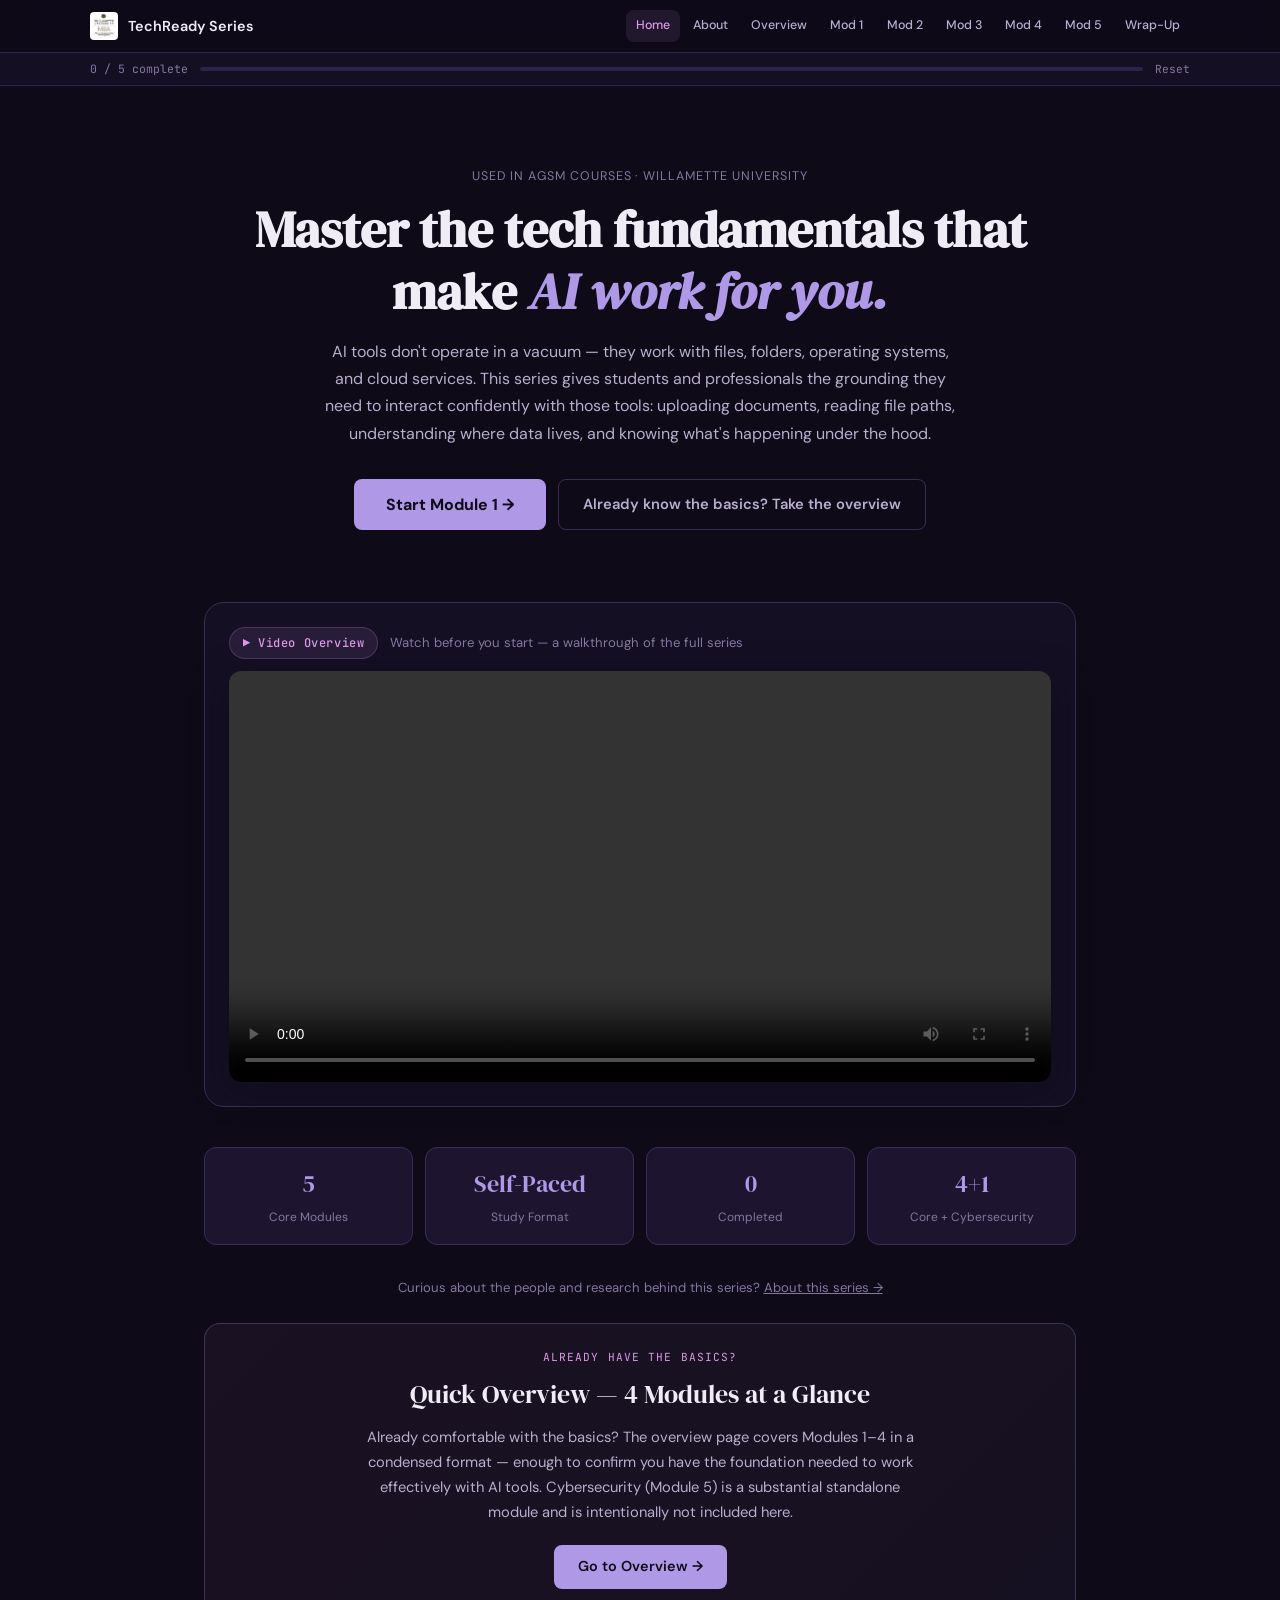
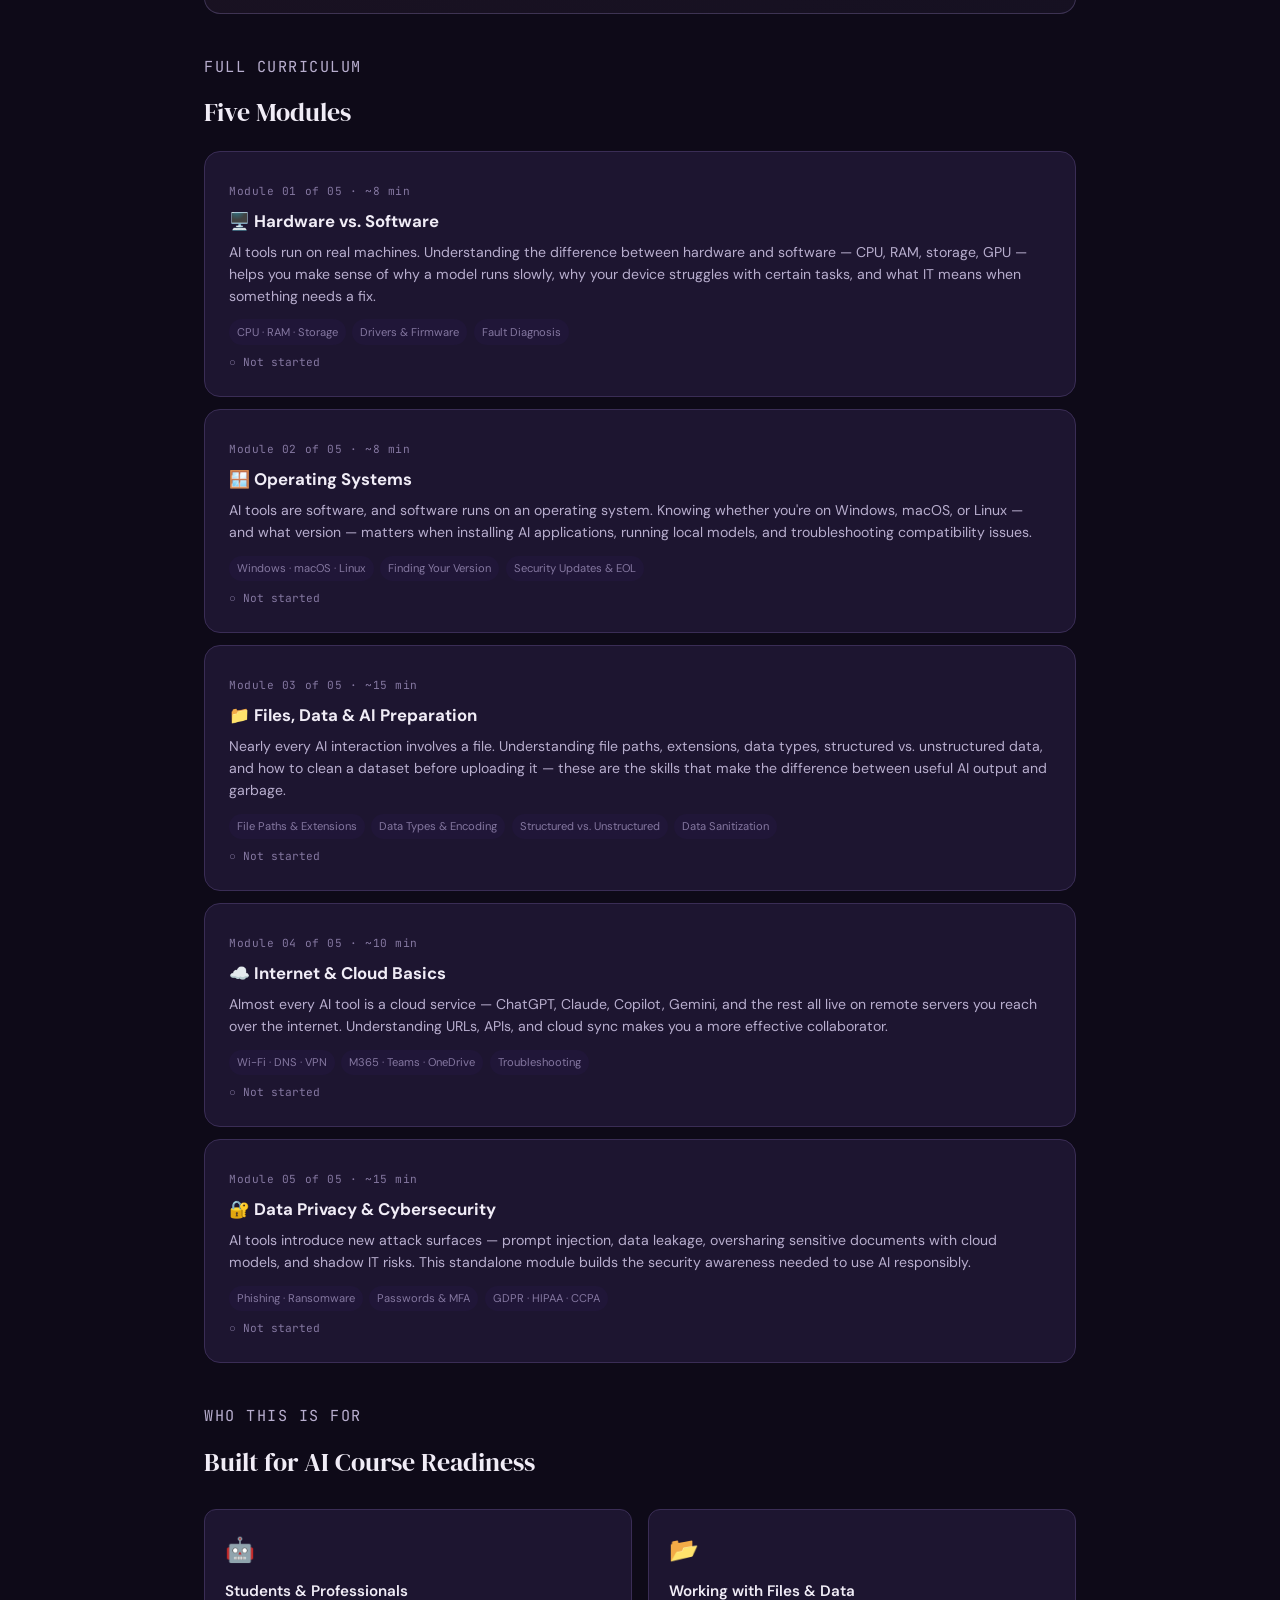
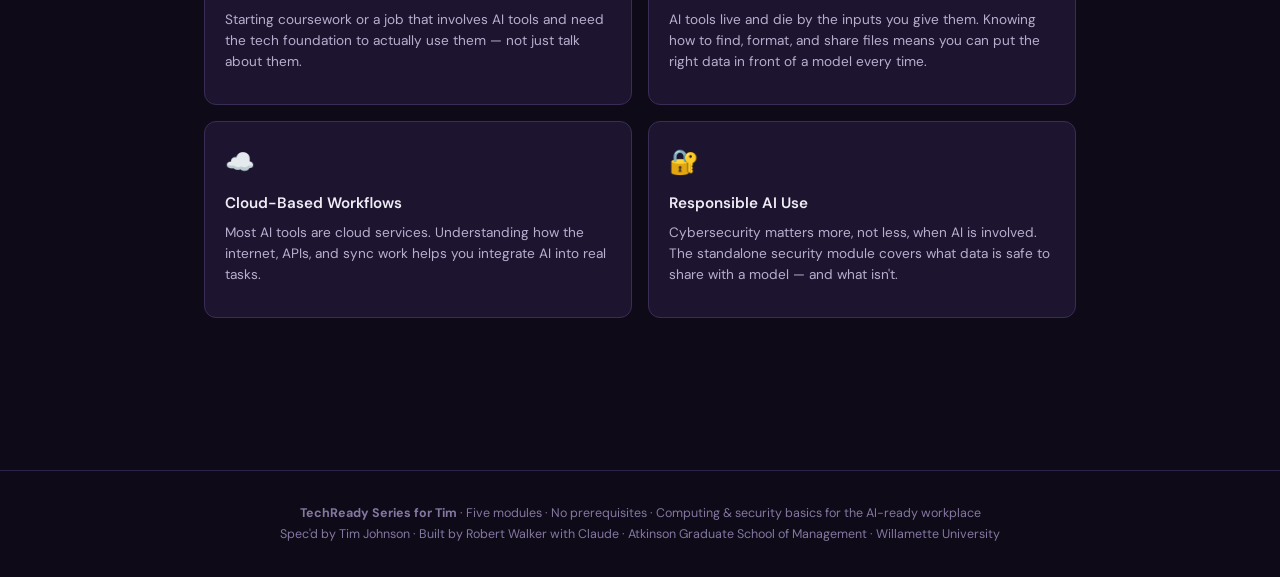
==== commit 6acd9ddf: "Structured v unstructured and santizing" ====
--- a/index.html
+++ b/index.html
@@ -155,17 +155,18 @@
     </a>
 
     <a href="module3-files-folders.html" class="module-card-link">
-      <span class="mod-num">Module 03 of 05 · ~10 min</span>
-      <div class="mod-title">📁 Files & Folders</div>
-      <p class="mod-desc">
-        Nearly every AI interaction involves a file — uploading a document for
-        analysis, pointing a model at a folder of data, saving outputs, or sharing
-        results. Understanding file paths, extensions, and storage is essential.
+      <span class="mod-num">Module 03 of 05 · ~15 min</span>
+      <div class="mod-title">📁 Files, Data & AI Preparation</div>
+      <p class="mod-desc">
+        Nearly every AI interaction involves a file. Understanding file paths, extensions, data types,
+        structured vs. unstructured data, and how to clean a dataset before uploading it — these
+        are the skills that make the difference between useful AI output and garbage.
       </p>
       <div class="mod-tags">
         <span class="mod-tag">File Paths & Extensions</span>
-        <span class="mod-tag">Local vs Cloud vs Network</span>
-        <span class="mod-tag">Naming · Backup · Search</span>
+        <span class="mod-tag">Data Types & Encoding</span>
+        <span class="mod-tag">Structured vs. Unstructured</span>
+        <span class="mod-tag">Data Sanitization</span>
       </div>
       <div class="mod-status" data-module-status="3">○ Not started</div>
     </a>
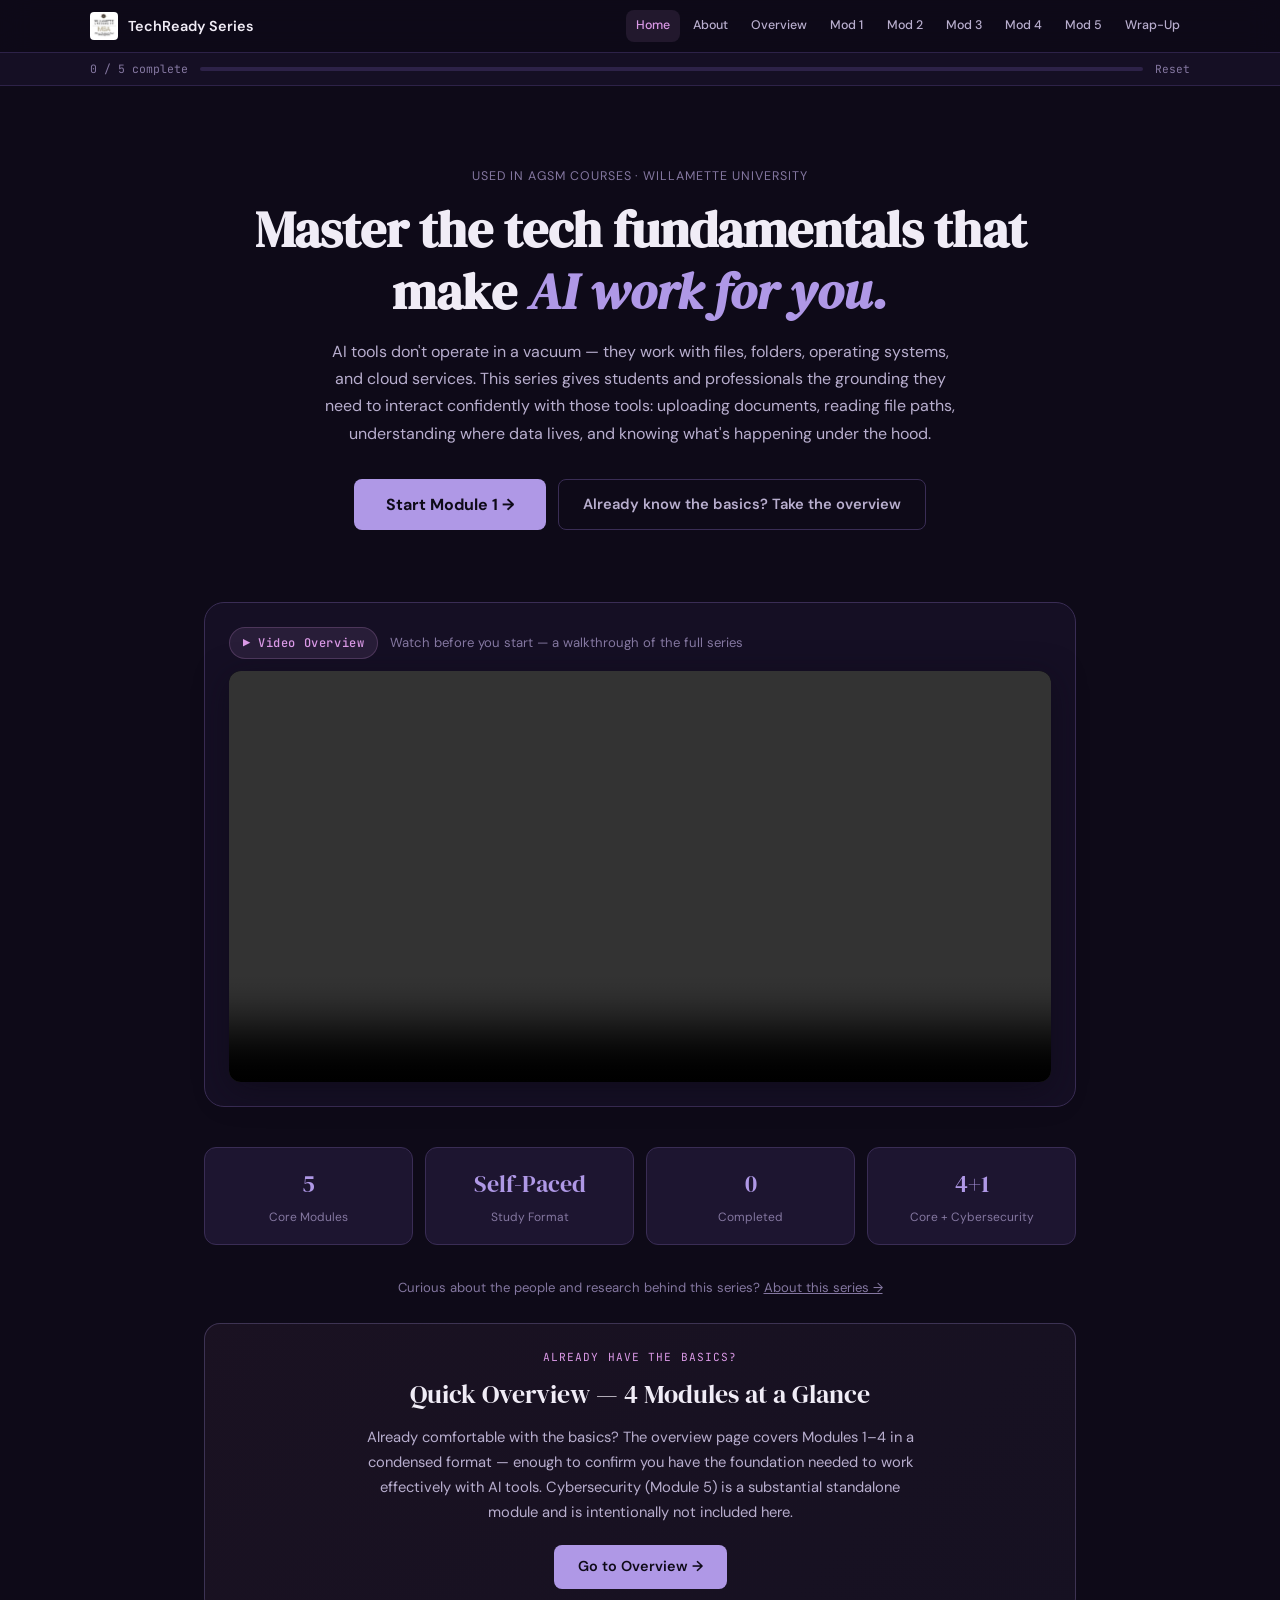
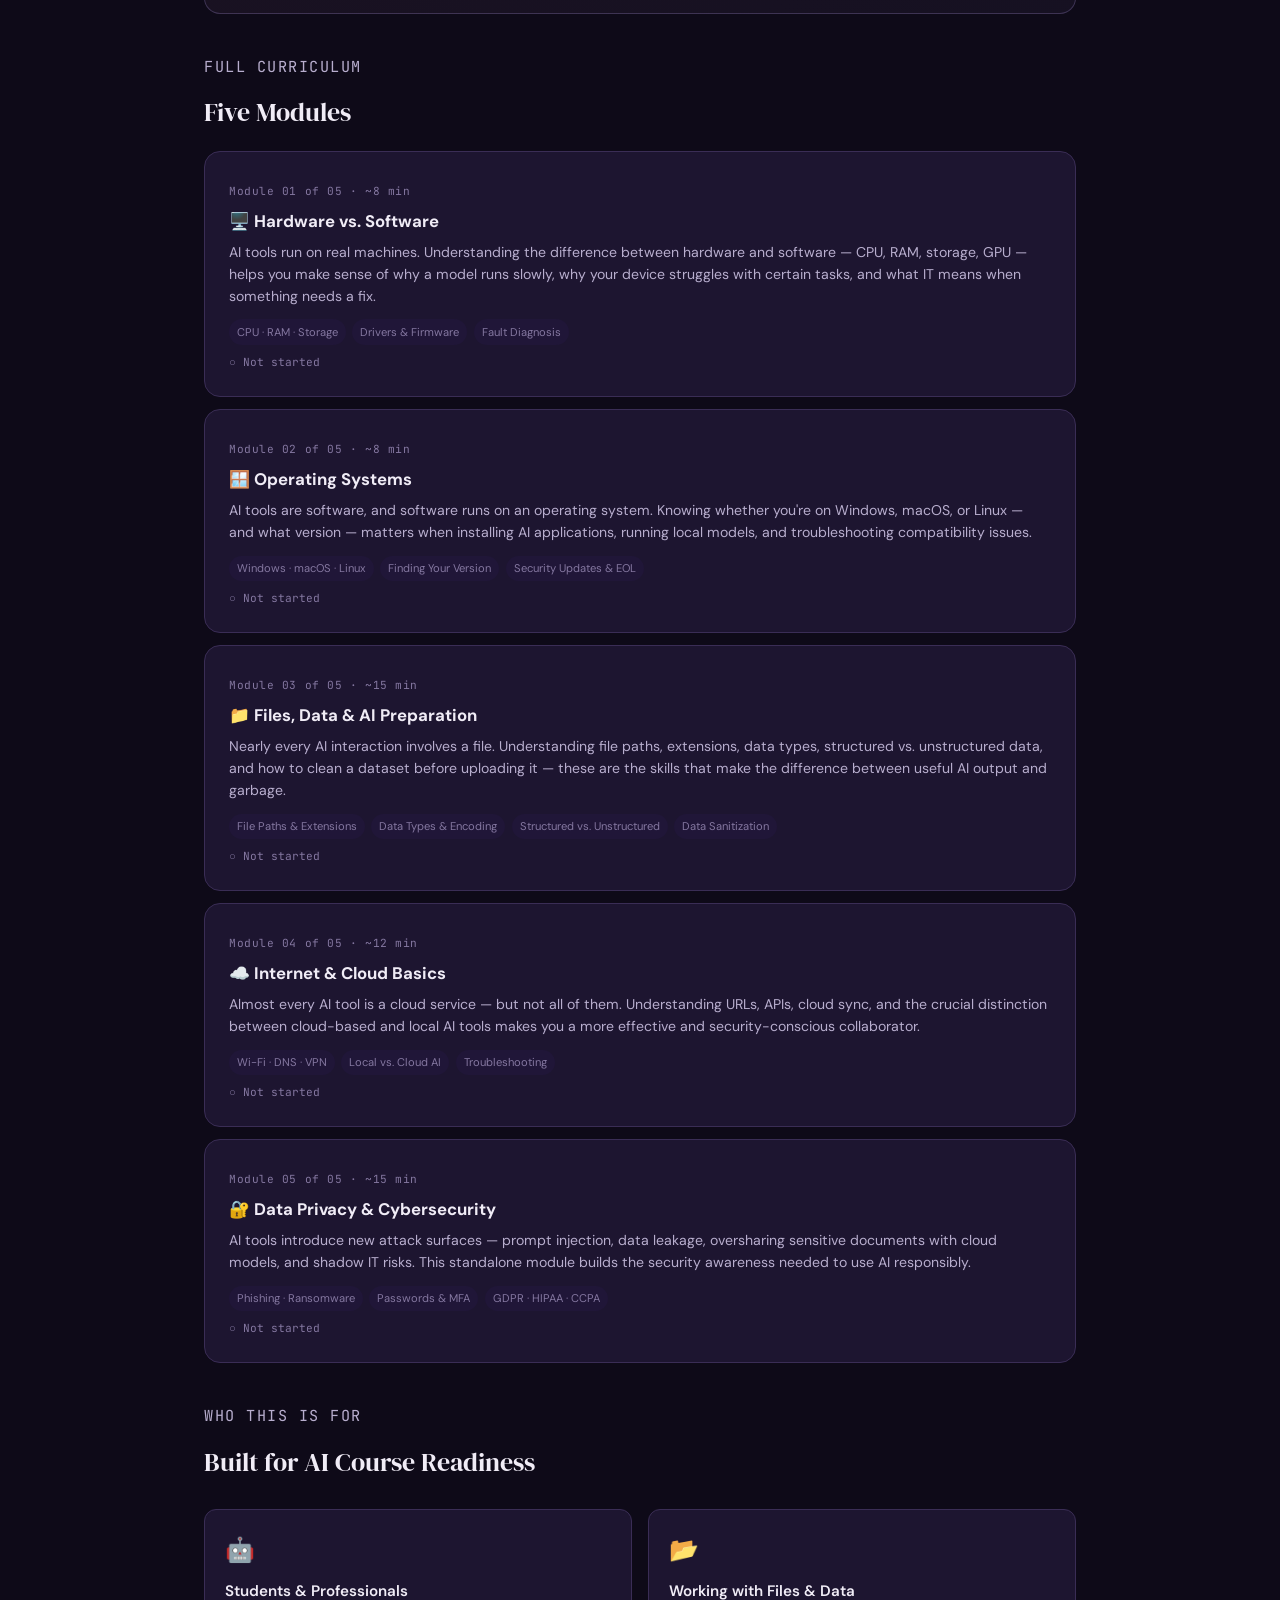
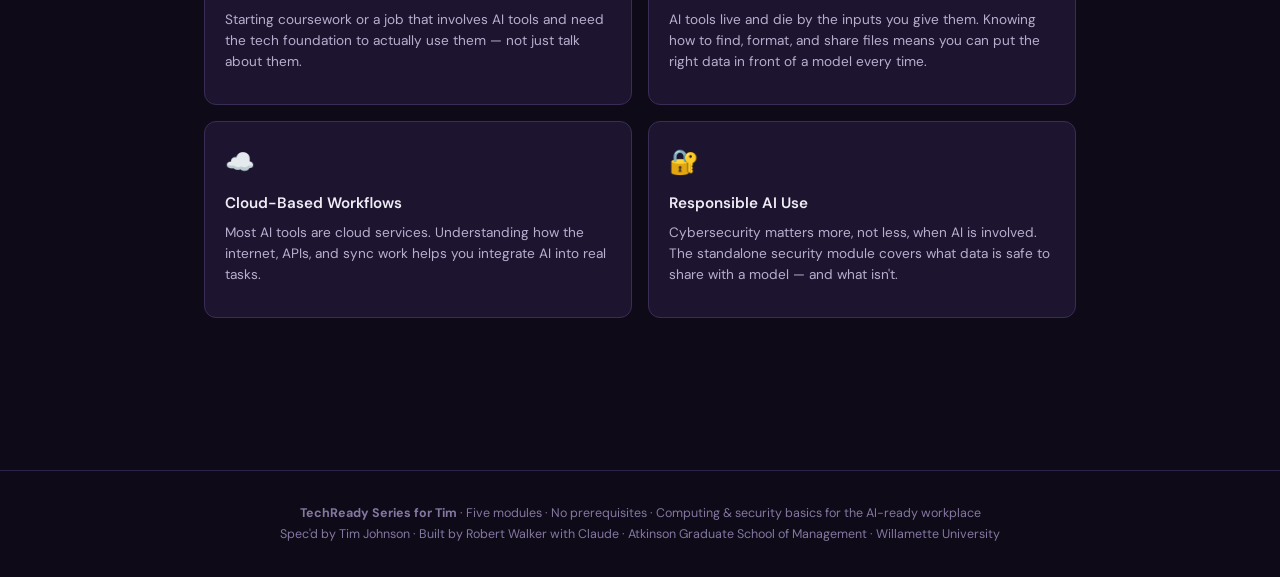
==== commit 3b0da5f5: "Fix local vs cloud LLMs" ====
--- a/index.html
+++ b/index.html
@@ -172,16 +172,16 @@
     </a>
 
     <a href="module4-internet-cloud.html" class="module-card-link">
-      <span class="mod-num">Module 04 of 05 · ~10 min</span>
+      <span class="mod-num">Module 04 of 05 · ~12 min</span>
       <div class="mod-title">☁️ Internet & Cloud Basics</div>
       <p class="mod-desc">
-        Almost every AI tool is a cloud service — ChatGPT, Claude, Copilot, Gemini,
-        and the rest all live on remote servers you reach over the internet. Understanding
-        URLs, APIs, and cloud sync makes you a more effective collaborator.
+        Almost every AI tool is a cloud service — but not all of them. Understanding
+        URLs, APIs, cloud sync, and the crucial distinction between cloud-based and
+        local AI tools makes you a more effective and security-conscious collaborator.
       </p>
       <div class="mod-tags">
         <span class="mod-tag">Wi-Fi · DNS · VPN</span>
-        <span class="mod-tag">M365 · Teams · OneDrive</span>
+        <span class="mod-tag">Local vs. Cloud AI</span>
         <span class="mod-tag">Troubleshooting</span>
       </div>
       <div class="mod-status" data-module-status="4">○ Not started</div>
